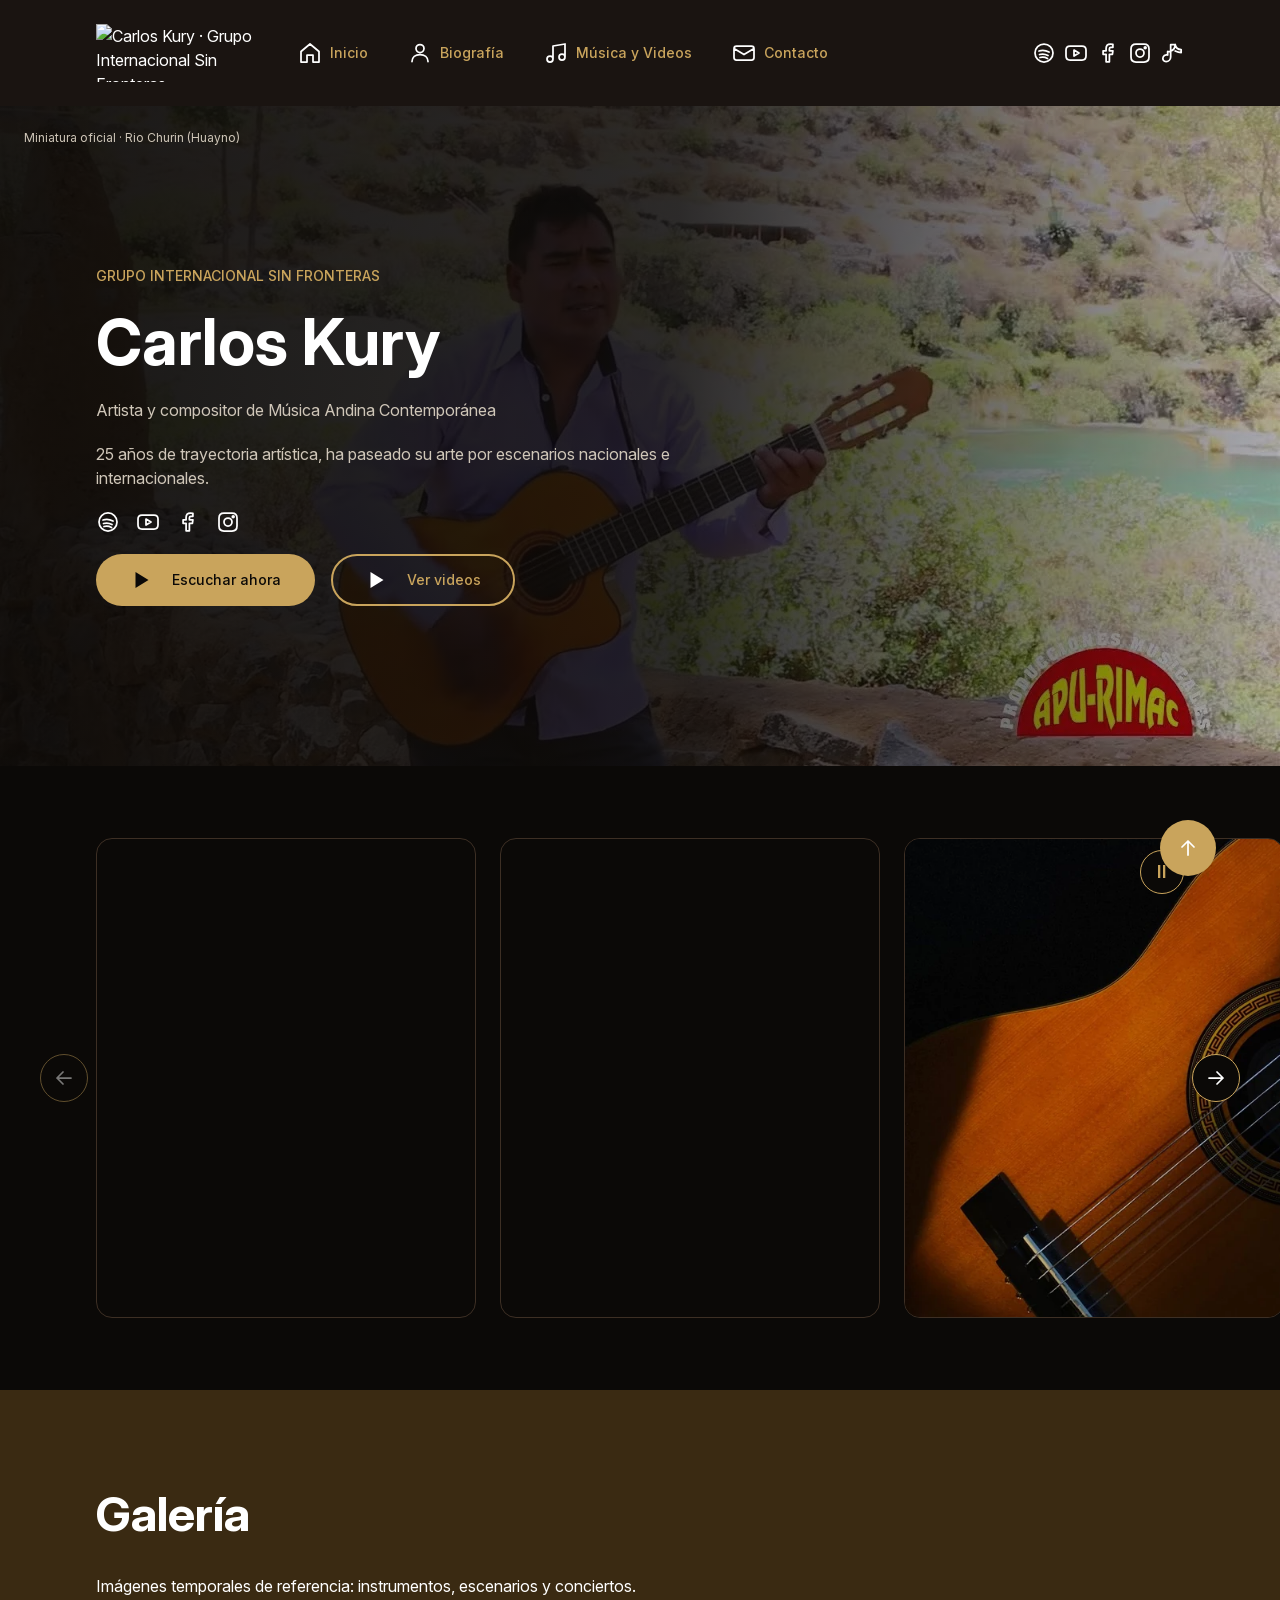
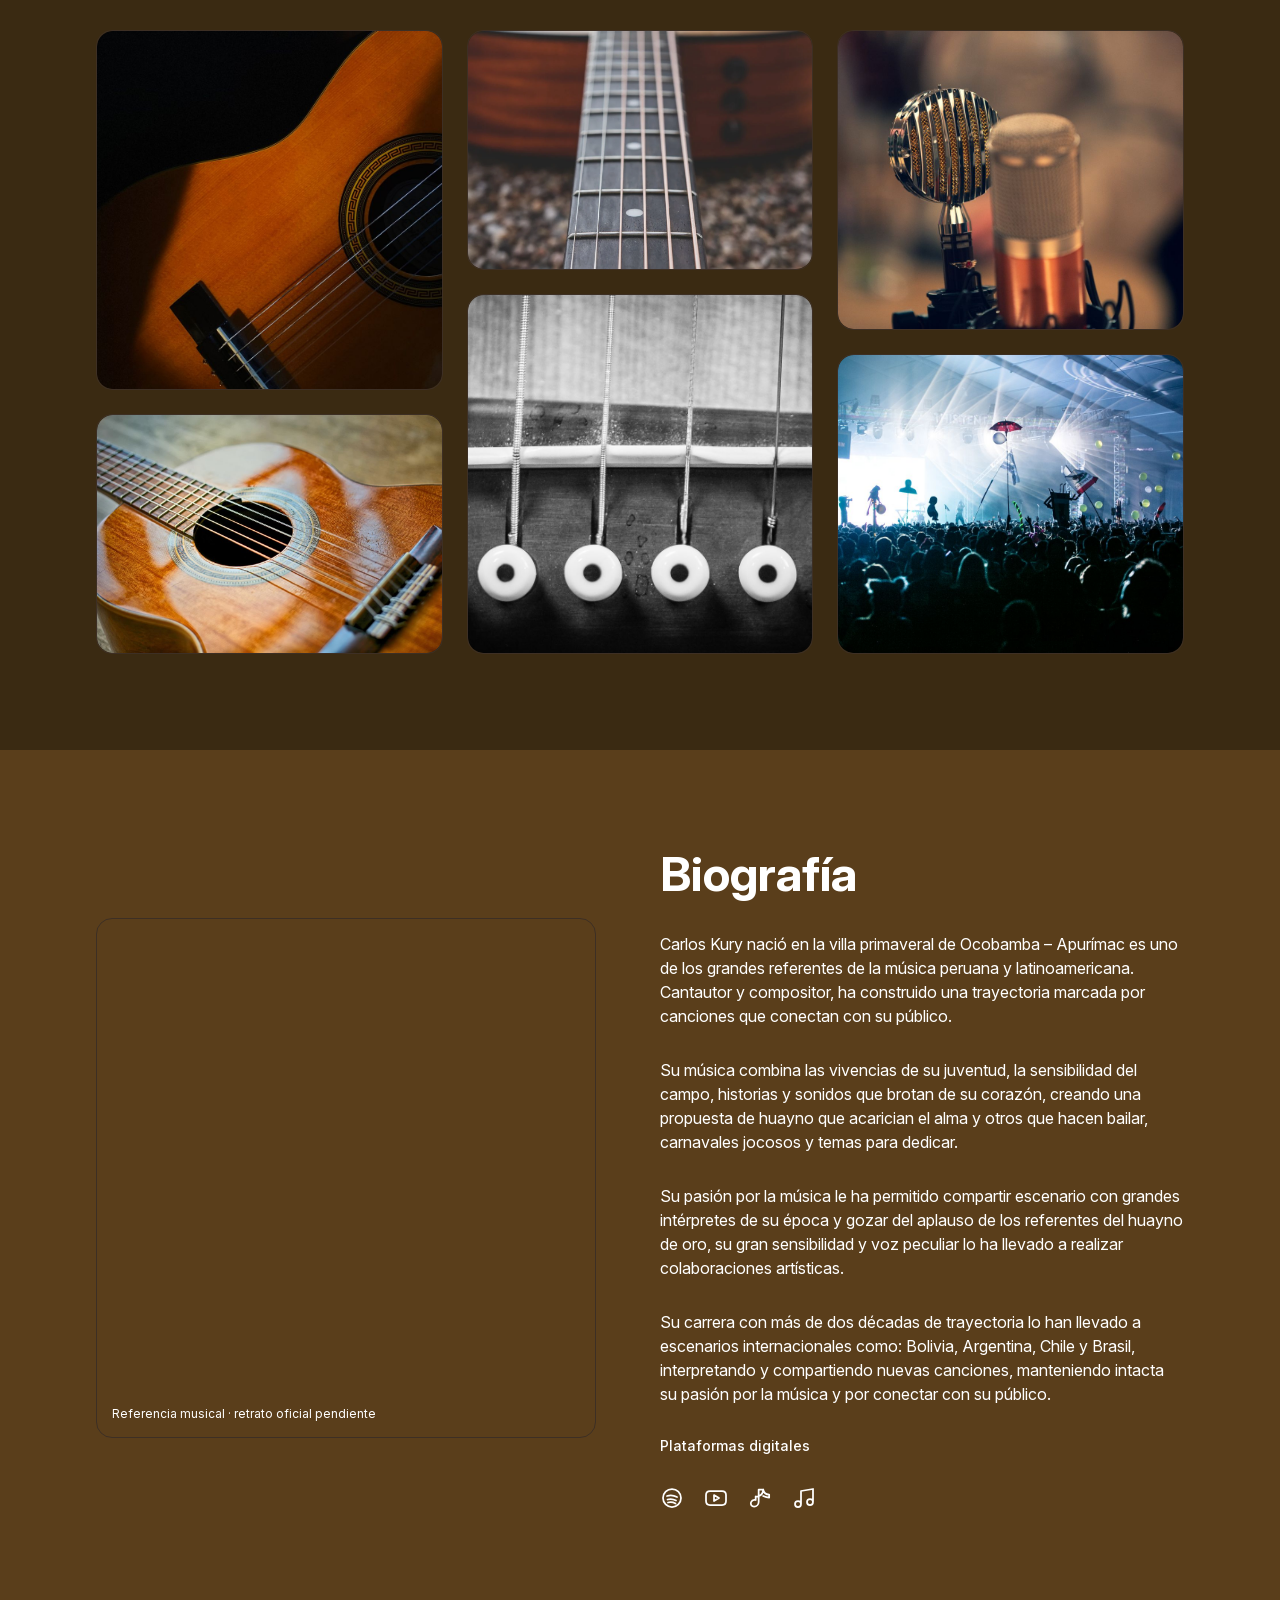
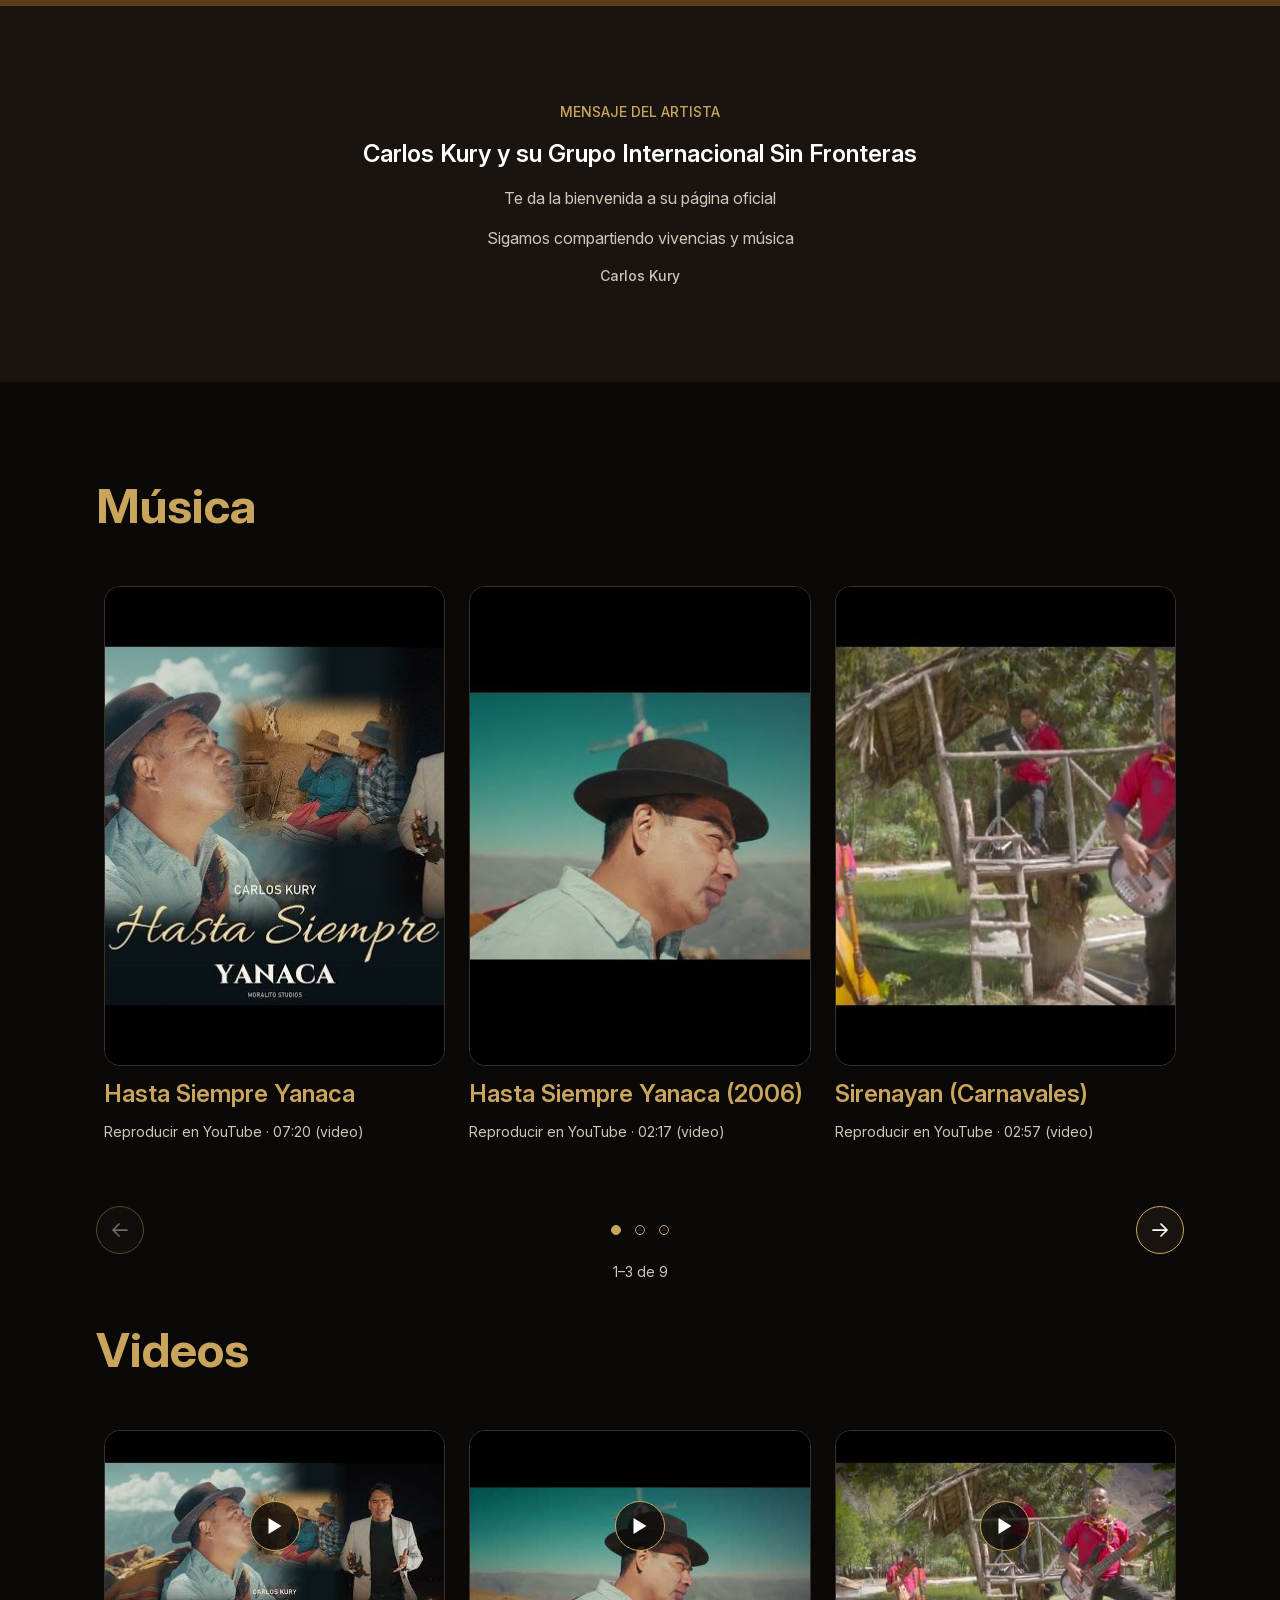
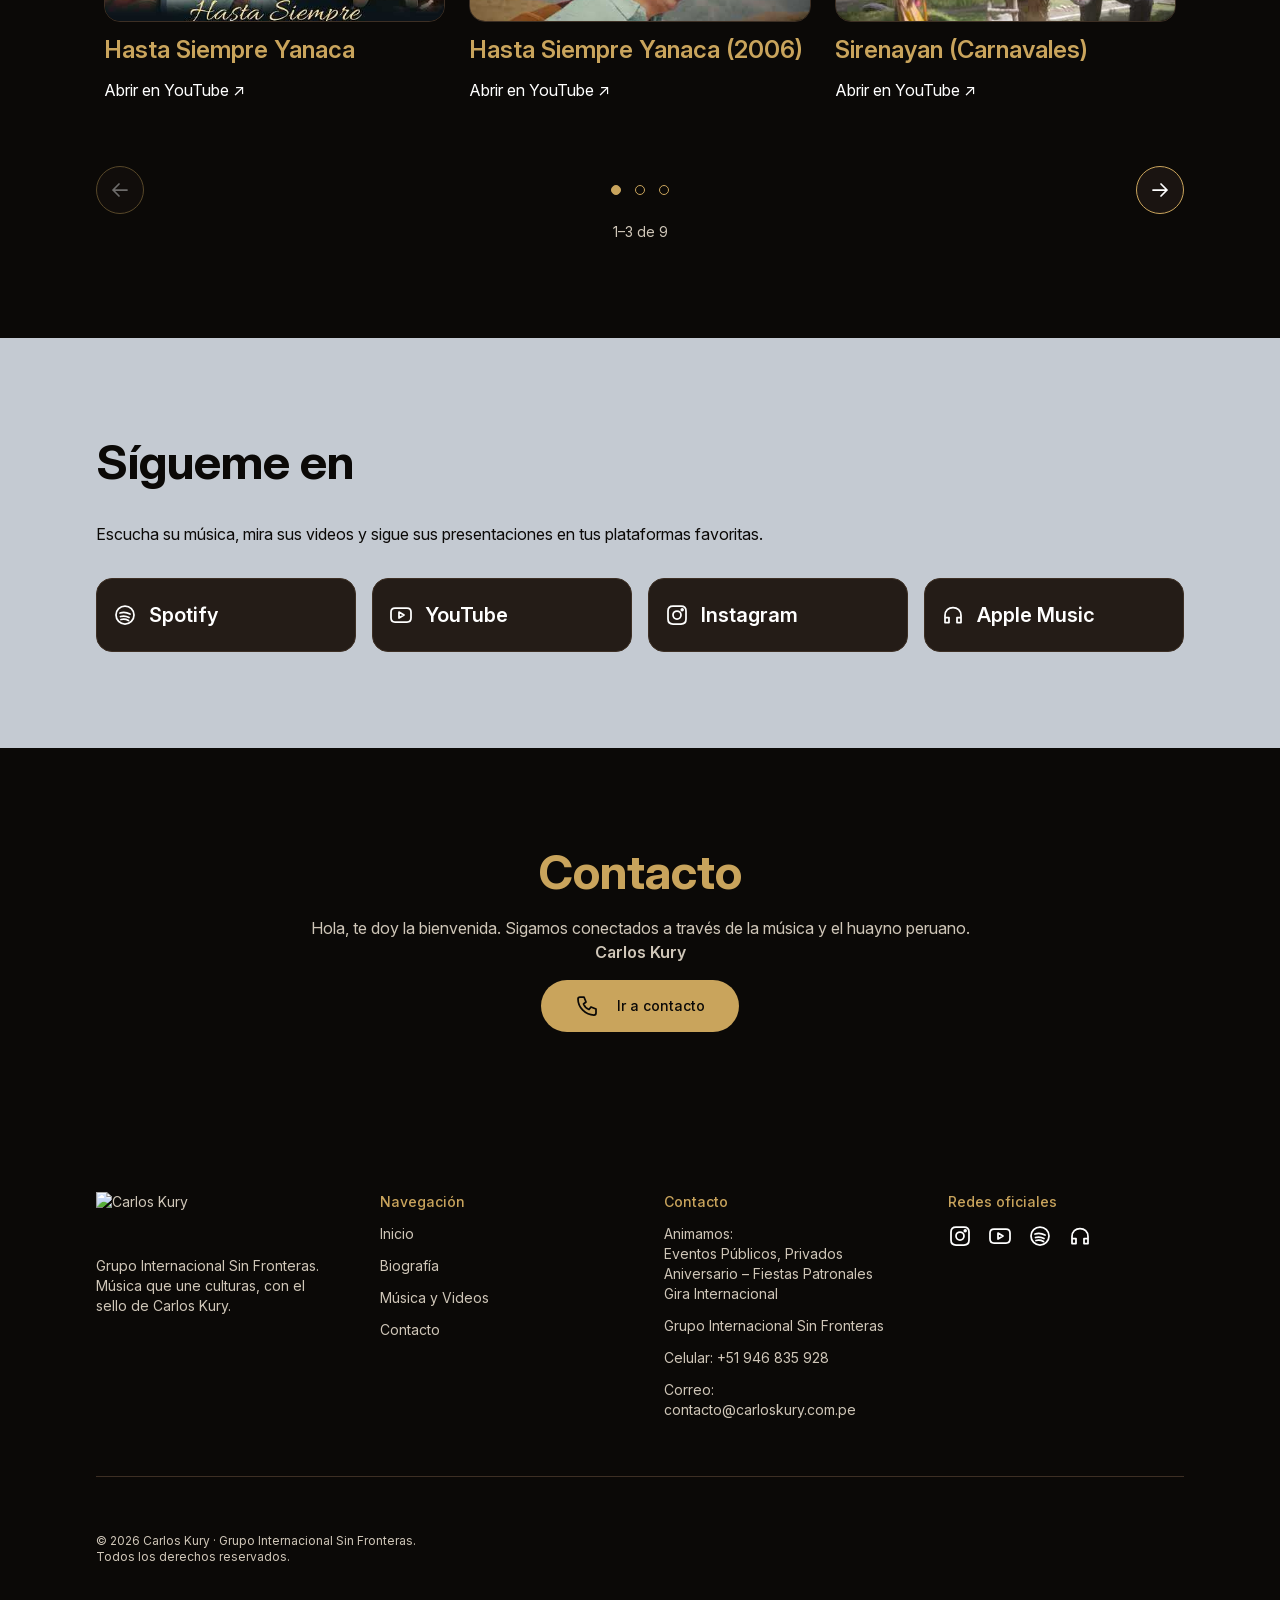
==== index.html @ 4f5caebd "Add files via upload" ====
<!doctype html>
<html lang="es">
<head>
  <meta charset="utf-8">
  <meta name="viewport" content="width=device-width, initial-scale=1">
  <meta name="description" content="Carlos Kury y su Grupo Internacional Sin Fronteras. Música Andina Contemporánea.">
  <title>Carlos Kury · Inicio</title>
  <link rel="stylesheet" href="css/tokens.css">
  <link rel="stylesheet" href="css/styles.css">
  <script src="js/main.js" defer></script>
  <script src="js/gallery.js" defer></script>
  <script src="js/music.js" defer></script>
  <script src="js/videos.js" defer></script>
</head>
<body id="arriba">
  <a class="skip-link" href="#contenido">Saltar al contenido</a>
  <header class="header">
    <div class="header__inner">
      <a class="brand" href="index.html" aria-label="Carlos Kury, Inicio"><img src="assets/images/optimized/a709b-340.webp" srcset="assets/images/optimized/a709b-170.webp 1x, assets/images/optimized/a709b-340.webp 2x, assets/images/optimized/a709b-510.webp 3x" width="170" height="58" alt="Carlos Kury · Grupo Internacional Sin Fronteras"></a>
      <button class="menu-toggle" type="button" aria-expanded="false" aria-controls="navegacion" aria-label="Abrir menú" hidden>
        <img class="menu-toggle__open" src="assets/icons/5ea86.svg" width="24" height="24" alt="">
        <img class="menu-toggle__close" src="assets/icons/0c98d.svg" width="24" height="24" alt="">
      </button>
      <div class="header__navigation" id="navegacion">
        <nav aria-label="Navegación principal">
          <ul class="nav-list">
            <li><a class="nav-link" href="index.html" aria-current="page"><img src="assets/icons/63a29.svg" width="24" height="24" alt="">Inicio</a></li>
            <li><a class="nav-link" href="nosotros.html"><img src="assets/icons/14fbd.svg" width="24" height="24" alt="">Biografía</a></li>
            <li><a class="nav-link" href="musica-y-videos.html"><img src="assets/icons/886fa.svg" width="24" height="24" alt="">Música y Videos</a></li>
            <li><a class="nav-link" href="contacto.html"><img src="assets/icons/ec4e2.svg" width="24" height="24" alt="">Contacto</a></li>
          </ul>
        </nav>
        <div class="socials" aria-label="Plataformas digitales; enlaces oficiales pendientes"><span class="socials__item" title="spotify: enlace oficial pendiente"><img src="assets/icons/c1be1.svg" width="24" height="24" alt="spotify (enlace oficial pendiente)"></span><span class="socials__item" title="youtube: enlace oficial pendiente"><img src="assets/icons/a0c02.svg" width="24" height="24" alt="youtube (enlace oficial pendiente)"></span><span class="socials__item" title="facebook: enlace oficial pendiente"><img src="assets/icons/9671b.svg" width="24" height="24" alt="facebook (enlace oficial pendiente)"></span><span class="socials__item" title="instagram: enlace oficial pendiente"><img src="assets/icons/aaa4f.svg" width="24" height="24" alt="instagram (enlace oficial pendiente)"></span><span class="socials__item" title="tiktok: enlace oficial pendiente"><img src="assets/icons/0e75f.svg" width="24" height="24" alt="tiktok (enlace oficial pendiente)"></span></div>
      </div>
    </div>
  </header>
  <main id="contenido" tabindex="-1">
    <section class="hero" aria-labelledby="titulo">
      <picture><source media="(max-width: 767px)" srcset="assets/images/heroes/LX_mz8MEkiY-mobile-384.webp 384w, assets/images/heroes/LX_mz8MEkiY-mobile-576.webp 576w" sizes="100vw" width="576" height="720"><img class="hero__image" src="assets/images/heroes/LX_mz8MEkiY-1280.webp" srcset="assets/images/heroes/LX_mz8MEkiY-800.webp 800w, assets/images/heroes/LX_mz8MEkiY-1280.webp 1280w" sizes="100vw" width="1280" height="720" alt="" fetchpriority="high" style="object-position: 44% center;"></picture>
      <a class="hero__credit" href="https://www.youtube.com/watch?v=LX_mz8MEkiY" target="_blank" rel="noopener noreferrer">Miniatura oficial · Rio Churin (Huayno)</a>
      <div class="hero__content">
        <p class="eyebrow">GRUPO INTERNACIONAL SIN FRONTERAS</p>
        <h1 id="titulo">Carlos Kury</h1>
        <p>Artista y compositor de Música Andina Contemporánea</p>
        <p>25 años de trayectoria artística, ha paseado su arte por escenarios nacionales e internacionales.</p>
        <div class="socials" aria-label="Plataformas digitales; enlaces oficiales pendientes"><span class="socials__item" title="spotify: enlace oficial pendiente"><img src="assets/icons/c1be1.svg" width="24" height="24" alt="spotify (enlace oficial pendiente)"></span><span class="socials__item" title="youtube: enlace oficial pendiente"><img src="assets/icons/a0c02.svg" width="24" height="24" alt="youtube (enlace oficial pendiente)"></span><span class="socials__item" title="facebook: enlace oficial pendiente"><img src="assets/icons/9671b.svg" width="24" height="24" alt="facebook (enlace oficial pendiente)"></span><span class="socials__item" title="instagram: enlace oficial pendiente"><img src="assets/icons/aaa4f.svg" width="24" height="24" alt="instagram (enlace oficial pendiente)"></span></div>
        <div class="hero__actions">
          <a class="button button--primary" href="#musica"><img src="assets/icons/dac3b.svg" width="24" height="24" alt="">Escuchar ahora</a>
          <a class="button button--secondary" href="#videos"><img src="assets/icons/bdbb2.svg" width="24" height="24" alt="">Ver videos</a>
        </div>
      </div>
    </section>
    <section class="artist-carousel" aria-label="Carrusel de imágenes temporales de referencia">
      <button class="carousel-pause" type="button" data-carousel-pause aria-controls="fotos" aria-label="Pausar carrusel" title="Pausar carrusel" aria-pressed="false" hidden>Ⅱ</button>
      <div class="artist-carousel__track" id="fotos" tabindex="0" role="region" aria-label="Fotografías de instrumentos y conciertos; desliza o usa las flechas"><figure class="artist-carousel__slide"><img src="assets/images/optimized/878e4-1200.webp" srcset="assets/images/optimized/878e4-480.webp 480w, assets/images/optimized/878e4-800.webp 800w, assets/images/optimized/878e4-1200.webp 1200w" sizes="(max-width: 767px) 260px, 380px" alt="Cuerdas de guitarra, referencia temporal" loading="lazy"></figure>
<figure class="artist-carousel__slide"><img src="assets/images/9288d.png" srcset="assets/images/optimized/9288d-480.webp 480w, assets/images/optimized/9288d-800.webp 800w, assets/images/9288d.png 1200w" sizes="(max-width: 767px) 510px, 720px" alt="Micrófono y percusión, referencia temporal" loading="lazy"></figure>
<figure class="artist-carousel__slide"><img src="assets/images/1f83e.png" srcset="assets/images/optimized/1f83e-480.webp 480w, assets/images/optimized/1f83e-800.webp 800w, assets/images/1f83e.png 1200w" sizes="(max-width: 767px) 454px, 640px" alt="Guitarra acústica, referencia temporal" loading="lazy"></figure>
<figure class="artist-carousel__slide"><img src="assets/images/6f551.png" srcset="assets/images/optimized/6f551-480.webp 480w, assets/images/optimized/6f551-800.webp 800w, assets/images/optimized/6f551-1280.webp 1280w, assets/images/6f551.png 1920w" sizes="(max-width: 767px) 484px, 684px" alt="Concierto, referencia temporal" loading="lazy"></figure>
<figure class="artist-carousel__slide"><img src="assets/images/4de23.png" srcset="assets/images/optimized/4de23-480.webp 480w, assets/images/optimized/4de23-800.webp 800w, assets/images/4de23.png 1200w" sizes="(max-width: 767px) 510px, 720px" alt="Escenario en concierto, referencia temporal" loading="lazy"></figure></div>
      <button class="carousel-arrow carousel-arrow--prev" type="button" data-scroll="-1" aria-controls="fotos" aria-label="Fotografía anterior" hidden><img src="assets/icons/1b2a3.svg" width="24" height="24" alt=""></button>
      <button class="carousel-arrow carousel-arrow--next" type="button" data-scroll="1" aria-controls="fotos" aria-label="Fotografía siguiente" hidden><img src="assets/icons/1b2a3.svg" width="24" height="24" alt=""></button>
    </section>
    <section class="section gallery" aria-labelledby="galeria-titulo">
      <h2 id="galeria-titulo">Galería</h2>
      <p>Imágenes temporales de referencia: instrumentos, escenarios y conciertos.</p>
      <div class="gallery__grid" tabindex="0" role="region" aria-label="Galería de seis imágenes temporales; desplazamiento vertical en móvil"><figure class="gallery__item"><img src="assets/images/1f83e.png" alt="Guitarra acústica, referencia temporal" loading="lazy"></figure>
<figure class="gallery__item"><img src="assets/images/2f3df.png" alt="Instrumento de cuerda, referencia temporal" loading="lazy"></figure>
<figure class="gallery__item"><img src="assets/images/optimized/878e4-1200.webp" alt="Cuerdas de guitarra, referencia temporal" loading="lazy"></figure>
<figure class="gallery__item"><img src="assets/images/05997.png" alt="Detalle de cuerdas, referencia temporal" loading="lazy"></figure>
<figure class="gallery__item"><img src="assets/images/9288d.png" alt="Micrófono y percusión, referencia temporal" loading="lazy"></figure>
<figure class="gallery__item"><img src="assets/images/4de23.png" alt="Escenario en concierto, referencia temporal" loading="lazy"></figure></div>
    </section>
    <section class="section biography" id="biografia" aria-labelledby="biografia-titulo">
      <figure class="biography__photo"><img src="assets/images/9288d.png" srcset="assets/images/optimized/9288d-480.webp 480w, assets/images/optimized/9288d-800.webp 800w, assets/images/9288d.png 1200w" sizes="(max-width: 767px) max(calc(100vw - 48px), 360px), 780px" alt="Micrófono e instrumentos de percusión, imagen de referencia temporal" loading="lazy"><figcaption>Referencia musical · retrato oficial pendiente</figcaption></figure>
      <div class="biography__text"><h2 id="biografia-titulo">Biografía</h2><p>Carlos Kury nació en la villa primaveral de Ocobamba – Apurímac es uno de los grandes referentes de la música peruana y latinoamericana. Cantautor y compositor, ha construido una trayectoria marcada por canciones que conectan con su público.</p>
<p>Su música combina las vivencias de su juventud, la sensibilidad del campo, historias y sonidos que brotan de su corazón, creando una propuesta de huayno que acarician el alma y otros que hacen bailar, carnavales jocosos y temas para dedicar.</p>
<p>Su pasión por la música le ha permitido compartir escenario con grandes intérpretes de su época y gozar del aplauso de los referentes del huayno de oro, su gran sensibilidad y voz peculiar lo ha llevado a realizar colaboraciones artísticas.</p>
<p>Su carrera con más de dos décadas de trayectoria lo han llevado a escenarios internacionales como: Bolivia, Argentina, Chile y Brasil, interpretando y compartiendo nuevas canciones, manteniendo intacta su pasión por la música y por conectar con su público.</p>
        <p class="label">Plataformas digitales</p><div class="socials" aria-label="Plataformas digitales; enlaces oficiales pendientes"><span class="socials__item" title="spotify: enlace oficial pendiente"><img src="assets/icons/c1be1.svg" width="24" height="24" alt="spotify (enlace oficial pendiente)"></span><span class="socials__item" title="youtube: enlace oficial pendiente"><img src="assets/icons/a0c02.svg" width="24" height="24" alt="youtube (enlace oficial pendiente)"></span><span class="socials__item" title="tiktok: enlace oficial pendiente"><img src="assets/icons/0e75f.svg" width="24" height="24" alt="tiktok (enlace oficial pendiente)"></span><span class="socials__item" title="music: enlace oficial pendiente"><img src="assets/icons/886fa.svg" width="24" height="24" alt="music (enlace oficial pendiente)"></span></div>
      </div>
    </section>
    <section class="section message" aria-labelledby="mensaje-titulo">
      <h2 class="eyebrow" id="mensaje-titulo">MENSAJE DEL ARTISTA</h2>
      <p class="message__title">Carlos Kury y su Grupo Internacional Sin Fronteras</p>
      <p>Te da la bienvenida a su página oficial</p>
      <p>Sigamos compartiendo vivencias y música</p>
      <p class="label">Carlos Kury</p>
    </section>
    <section class="section media-section" aria-label="Música y Videos">
      <h2 id="musica">Música</h2>
      <div class="music-carousel" role="region" aria-roledescription="carrusel" aria-labelledby="musica">
      <div class="media-track media-track--albums" id="canciones" tabindex="0" aria-label="Canciones: usa las flechas del teclado o desliza para navegar"><article class="media-card"><img src="assets/images/music-thumbnails/cZzpsOK4njc-480.jpg" srcset="assets/images/music-thumbnails/cZzpsOK4njc-320.jpg 320w, assets/images/music-thumbnails/cZzpsOK4njc-480.jpg 480w" sizes="(max-width: 767px) calc(100vw - 64px), (max-width: 1199px) calc((100vw - 120px) / 2), calc((100vw - 256px) / 3)" width="480" height="480" loading="lazy" decoding="async" alt="Miniatura del video Hasta Siempre Yanaca de Carlos Kury"><h3>Hasta Siempre Yanaca</h3><p><a class="music-play" href="https://www.youtube.com/watch?v=cZzpsOK4njc" data-video-url="https://www.youtube.com/watch?v=cZzpsOK4njc" aria-label="Reproducir Hasta Siempre Yanaca">Reproducir en YouTube</a> · 07:20 <span>(video)</span></p></article>
<article class="media-card"><img src="assets/images/music-thumbnails/f17g6OlxvII-480.jpg" srcset="assets/images/music-thumbnails/f17g6OlxvII-320.jpg 320w, assets/images/music-thumbnails/f17g6OlxvII-480.jpg 480w" sizes="(max-width: 767px) calc(100vw - 64px), (max-width: 1199px) calc((100vw - 120px) / 2), calc((100vw - 256px) / 3)" width="480" height="480" loading="lazy" decoding="async" alt="Miniatura del video Hasta Siempre Yanaca (2006) de Carlos Kury"><h3>Hasta Siempre Yanaca (2006)</h3><p><a class="music-play" href="https://www.youtube.com/watch?v=f17g6OlxvII" data-video-url="https://www.youtube.com/watch?v=f17g6OlxvII" aria-label="Reproducir Hasta Siempre Yanaca (2006)">Reproducir en YouTube</a> · 02:17 <span>(video)</span></p></article>
<article class="media-card"><img src="assets/images/music-thumbnails/8xu4BnNQAP8-480.jpg" srcset="assets/images/music-thumbnails/8xu4BnNQAP8-320.jpg 320w, assets/images/music-thumbnails/8xu4BnNQAP8-480.jpg 480w" sizes="(max-width: 767px) calc(100vw - 64px), (max-width: 1199px) calc((100vw - 120px) / 2), calc((100vw - 256px) / 3)" width="480" height="480" loading="lazy" decoding="async" alt="Miniatura del video Sirenayan (Carnavales) de Carlos Kury"><h3>Sirenayan (Carnavales)</h3><p><a class="music-play" href="https://www.youtube.com/watch?v=8xu4BnNQAP8" data-video-url="https://www.youtube.com/watch?v=8xu4BnNQAP8" aria-label="Reproducir Sirenayan (Carnavales)">Reproducir en YouTube</a> · 02:57 <span>(video)</span></p></article>
<article class="media-card"><img src="assets/images/music-thumbnails/A7UjnlMDLvY-480.jpg" srcset="assets/images/music-thumbnails/A7UjnlMDLvY-320.jpg 320w, assets/images/music-thumbnails/A7UjnlMDLvY-480.jpg 480w" sizes="(max-width: 767px) calc(100vw - 64px), (max-width: 1199px) calc((100vw - 120px) / 2), calc((100vw - 256px) / 3)" width="480" height="480" loading="lazy" decoding="async" alt="Miniatura del video Si Lloras Por Mi (Huayno) de Carlos Kury"><h3>Si Lloras Por Mi (Huayno)</h3><p><a class="music-play" href="https://www.youtube.com/watch?v=A7UjnlMDLvY" data-video-url="https://www.youtube.com/watch?v=A7UjnlMDLvY" aria-label="Reproducir Si Lloras Por Mi (Huayno)">Reproducir en YouTube</a> · 03:42 <span>(video)</span></p></article>
<article class="media-card"><img src="assets/images/music-thumbnails/LX_mz8MEkiY-480.jpg" srcset="assets/images/music-thumbnails/LX_mz8MEkiY-320.jpg 320w, assets/images/music-thumbnails/LX_mz8MEkiY-480.jpg 480w" sizes="(max-width: 767px) calc(100vw - 64px), (max-width: 1199px) calc((100vw - 120px) / 2), calc((100vw - 256px) / 3)" width="480" height="480" loading="lazy" decoding="async" alt="Miniatura del video Rio Churin (Huayno) de Carlos Kury"><h3>Rio Churin (Huayno)</h3><p><a class="music-play" href="https://www.youtube.com/watch?v=LX_mz8MEkiY" data-video-url="https://www.youtube.com/watch?v=LX_mz8MEkiY" aria-label="Reproducir Rio Churin (Huayno)">Reproducir en YouTube</a> · 03:23 <span>(video)</span></p></article>
<article class="media-card"><img src="assets/images/music-thumbnails/qTdK6Etz6Kw-480.jpg" srcset="assets/images/music-thumbnails/qTdK6Etz6Kw-320.jpg 320w, assets/images/music-thumbnails/qTdK6Etz6Kw-480.jpg 480w" sizes="(max-width: 767px) calc(100vw - 64px), (max-width: 1199px) calc((100vw - 120px) / 2), calc((100vw - 256px) / 3)" width="480" height="480" loading="lazy" decoding="async" alt="Miniatura del video Ponchito Rojo (Huayno) de Carlos Kury"><h3>Ponchito Rojo (Huayno)</h3><p><a class="music-play" href="https://www.youtube.com/watch?v=qTdK6Etz6Kw" data-video-url="https://www.youtube.com/watch?v=qTdK6Etz6Kw" aria-label="Reproducir Ponchito Rojo (Huayno)">Reproducir en YouTube</a> · 03:29 <span>(video)</span></p></article>
<article class="media-card"><img src="assets/images/music-thumbnails/UolSYIt3j-Y-480.jpg" srcset="assets/images/music-thumbnails/UolSYIt3j-Y-320.jpg 320w, assets/images/music-thumbnails/UolSYIt3j-Y-480.jpg 480w" sizes="(max-width: 767px) calc(100vw - 64px), (max-width: 1199px) calc((100vw - 120px) / 2), calc((100vw - 256px) / 3)" width="480" height="480" loading="lazy" decoding="async" alt="Miniatura del video Papel Sellado (Huayno) de Carlos Kury"><h3>Papel Sellado (Huayno)</h3><p><a class="music-play" href="https://www.youtube.com/watch?v=UolSYIt3j-Y" data-video-url="https://www.youtube.com/watch?v=UolSYIt3j-Y" aria-label="Reproducir Papel Sellado (Huayno)">Reproducir en YouTube</a> · 03:29 <span>(video)</span></p></article>
<article class="media-card"><img src="assets/images/music-thumbnails/fMQDOI99XdI-480.jpg" srcset="assets/images/music-thumbnails/fMQDOI99XdI-320.jpg 320w, assets/images/music-thumbnails/fMQDOI99XdI-480.jpg 480w" sizes="(max-width: 767px) calc(100vw - 64px), (max-width: 1199px) calc((100vw - 120px) / 2), calc((100vw - 256px) / 3)" width="480" height="480" loading="lazy" decoding="async" alt="Miniatura del video Mi Mollecito (Huayno) de Carlos Kury"><h3>Mi Mollecito (Huayno)</h3><p><a class="music-play" href="https://www.youtube.com/watch?v=fMQDOI99XdI" data-video-url="https://www.youtube.com/watch?v=fMQDOI99XdI" aria-label="Reproducir Mi Mollecito (Huayno)">Reproducir en YouTube</a> · 03:02 <span>(video)</span></p></article>
<article class="media-card"><img src="assets/images/music-thumbnails/hghl3TVuaY8-480.jpg" srcset="assets/images/music-thumbnails/hghl3TVuaY8-320.jpg 320w, assets/images/music-thumbnails/hghl3TVuaY8-480.jpg 480w" sizes="(max-width: 767px) calc(100vw - 64px), (max-width: 1199px) calc((100vw - 120px) / 2), calc((100vw - 256px) / 3)" width="480" height="480" loading="lazy" decoding="async" alt="Miniatura del video Con Dinero o Sin Dinero (Carnavales) de Carlos Kury"><h3>Con Dinero o Sin Dinero (Carnavales)</h3><p><a class="music-play" href="https://www.youtube.com/watch?v=hghl3TVuaY8" data-video-url="https://www.youtube.com/watch?v=hghl3TVuaY8" aria-label="Reproducir Con Dinero o Sin Dinero (Carnavales)">Reproducir en YouTube</a> · 03:02 <span>(video)</span></p></article></div>
      <div class="music-controls" hidden>
        <button class="music-arrow music-arrow--previous" type="button" data-music-step="-1" aria-controls="canciones" aria-label="Canciones anteriores"><img src="assets/icons/1b2a3.svg" width="24" height="24" alt=""></button>
        <div class="music-pagination" role="group" aria-label="Páginas de canciones"></div>
        <button class="music-arrow" type="button" data-music-step="1" aria-controls="canciones" aria-label="Canciones siguientes"><img src="assets/icons/1b2a3.svg" width="24" height="24" alt=""></button>
      </div>
      <p class="music-position" role="status" aria-live="polite" aria-atomic="true"></p>
      </div>
      <h2 id="videos">Videos</h2>
      <div class="video-carousel" role="region" aria-roledescription="carrusel" aria-labelledby="videos">
      <div class="media-track media-track--videos" id="lista-videos" tabindex="0" aria-label="Videos: usa las flechas del teclado o desliza para navegar"><article class="media-card"><a class="video-preview" href="https://www.youtube.com/watch?v=cZzpsOK4njc" data-video-url="https://www.youtube.com/watch?v=cZzpsOK4njc" target="_blank" rel="noopener noreferrer" aria-label="Reproducir Hasta Siempre Yanaca"><img src="assets/images/cZzpsOK4njc.jpg" width="480" height="360" loading="lazy" decoding="async" alt="Miniatura de Hasta Siempre Yanaca de Carlos Kury"><img class="video-preview__play" src="assets/icons/bdbb2.svg" width="24" height="24" alt=""></a><h3>Hasta Siempre Yanaca</h3><a class="youtube-link" href="https://www.youtube.com/watch?v=cZzpsOK4njc" target="_blank" rel="noopener noreferrer" aria-label="Abrir Hasta Siempre Yanaca en YouTube (nueva pestaña)">Abrir en YouTube ↗</a></article>
<article class="media-card"><a class="video-preview" href="https://www.youtube.com/watch?v=f17g6OlxvII" data-video-url="https://www.youtube.com/watch?v=f17g6OlxvII" target="_blank" rel="noopener noreferrer" aria-label="Reproducir Hasta Siempre Yanaca (2006)"><img src="assets/images/f17g6OlxvII.jpg" width="480" height="360" loading="lazy" decoding="async" alt="Miniatura de Hasta Siempre Yanaca (2006) de Carlos Kury"><img class="video-preview__play" src="assets/icons/bdbb2.svg" width="24" height="24" alt=""></a><h3>Hasta Siempre Yanaca (2006)</h3><a class="youtube-link" href="https://www.youtube.com/watch?v=f17g6OlxvII" target="_blank" rel="noopener noreferrer" aria-label="Abrir Hasta Siempre Yanaca (2006) en YouTube (nueva pestaña)">Abrir en YouTube ↗</a></article>
<article class="media-card"><a class="video-preview" href="https://www.youtube.com/watch?v=8xu4BnNQAP8" data-video-url="https://www.youtube.com/watch?v=8xu4BnNQAP8" target="_blank" rel="noopener noreferrer" aria-label="Reproducir Sirenayan (Carnavales)"><img src="assets/images/8xu4BnNQAP8.jpg" width="480" height="360" loading="lazy" decoding="async" alt="Miniatura de Sirenayan (Carnavales) de Carlos Kury"><img class="video-preview__play" src="assets/icons/bdbb2.svg" width="24" height="24" alt=""></a><h3>Sirenayan (Carnavales)</h3><a class="youtube-link" href="https://www.youtube.com/watch?v=8xu4BnNQAP8" target="_blank" rel="noopener noreferrer" aria-label="Abrir Sirenayan (Carnavales) en YouTube (nueva pestaña)">Abrir en YouTube ↗</a></article>
<article class="media-card"><a class="video-preview" href="https://www.youtube.com/watch?v=A7UjnlMDLvY" data-video-url="https://www.youtube.com/watch?v=A7UjnlMDLvY" target="_blank" rel="noopener noreferrer" aria-label="Reproducir Si Lloras Por Mi (Huayno)"><img src="assets/images/A7UjnlMDLvY.jpg" width="480" height="360" loading="lazy" decoding="async" alt="Miniatura de Si Lloras Por Mi (Huayno) de Carlos Kury"><img class="video-preview__play" src="assets/icons/bdbb2.svg" width="24" height="24" alt=""></a><h3>Si Lloras Por Mi (Huayno)</h3><a class="youtube-link" href="https://www.youtube.com/watch?v=A7UjnlMDLvY" target="_blank" rel="noopener noreferrer" aria-label="Abrir Si Lloras Por Mi (Huayno) en YouTube (nueva pestaña)">Abrir en YouTube ↗</a></article>
<article class="media-card"><a class="video-preview" href="https://www.youtube.com/watch?v=LX_mz8MEkiY" data-video-url="https://www.youtube.com/watch?v=LX_mz8MEkiY" target="_blank" rel="noopener noreferrer" aria-label="Reproducir Rio Churin (Huayno)"><img src="assets/images/LX_mz8MEkiY.jpg" width="480" height="360" loading="lazy" decoding="async" alt="Miniatura de Rio Churin (Huayno) de Carlos Kury"><img class="video-preview__play" src="assets/icons/bdbb2.svg" width="24" height="24" alt=""></a><h3>Rio Churin (Huayno)</h3><a class="youtube-link" href="https://www.youtube.com/watch?v=LX_mz8MEkiY" target="_blank" rel="noopener noreferrer" aria-label="Abrir Rio Churin (Huayno) en YouTube (nueva pestaña)">Abrir en YouTube ↗</a></article>
<article class="media-card"><a class="video-preview" href="https://www.youtube.com/watch?v=qTdK6Etz6Kw" data-video-url="https://www.youtube.com/watch?v=qTdK6Etz6Kw" target="_blank" rel="noopener noreferrer" aria-label="Reproducir Ponchito Rojo (Huayno)"><img src="assets/images/qTdK6Etz6Kw.jpg" width="480" height="360" loading="lazy" decoding="async" alt="Miniatura de Ponchito Rojo (Huayno) de Carlos Kury"><img class="video-preview__play" src="assets/icons/bdbb2.svg" width="24" height="24" alt=""></a><h3>Ponchito Rojo (Huayno)</h3><a class="youtube-link" href="https://www.youtube.com/watch?v=qTdK6Etz6Kw" target="_blank" rel="noopener noreferrer" aria-label="Abrir Ponchito Rojo (Huayno) en YouTube (nueva pestaña)">Abrir en YouTube ↗</a></article>
<article class="media-card"><a class="video-preview" href="https://www.youtube.com/watch?v=UolSYIt3j-Y" data-video-url="https://www.youtube.com/watch?v=UolSYIt3j-Y" target="_blank" rel="noopener noreferrer" aria-label="Reproducir Papel Sellado (Huayno)"><img src="assets/images/UolSYIt3j-Y.jpg" width="480" height="360" loading="lazy" decoding="async" alt="Miniatura de Papel Sellado (Huayno) de Carlos Kury"><img class="video-preview__play" src="assets/icons/bdbb2.svg" width="24" height="24" alt=""></a><h3>Papel Sellado (Huayno)</h3><a class="youtube-link" href="https://www.youtube.com/watch?v=UolSYIt3j-Y" target="_blank" rel="noopener noreferrer" aria-label="Abrir Papel Sellado (Huayno) en YouTube (nueva pestaña)">Abrir en YouTube ↗</a></article>
<article class="media-card"><a class="video-preview" href="https://www.youtube.com/watch?v=fMQDOI99XdI" data-video-url="https://www.youtube.com/watch?v=fMQDOI99XdI" target="_blank" rel="noopener noreferrer" aria-label="Reproducir Mi Mollecito (Huayno)"><img src="assets/images/fMQDOI99XdI.jpg" width="480" height="360" loading="lazy" decoding="async" alt="Miniatura de Mi Mollecito (Huayno) de Carlos Kury"><img class="video-preview__play" src="assets/icons/bdbb2.svg" width="24" height="24" alt=""></a><h3>Mi Mollecito (Huayno)</h3><a class="youtube-link" href="https://www.youtube.com/watch?v=fMQDOI99XdI" target="_blank" rel="noopener noreferrer" aria-label="Abrir Mi Mollecito (Huayno) en YouTube (nueva pestaña)">Abrir en YouTube ↗</a></article>
<article class="media-card"><a class="video-preview" href="https://www.youtube.com/watch?v=hghl3TVuaY8" data-video-url="https://www.youtube.com/watch?v=hghl3TVuaY8" target="_blank" rel="noopener noreferrer" aria-label="Reproducir Con Dinero o Sin Dinero (Carnavales)"><img src="assets/images/hghl3TVuaY8.jpg" width="480" height="360" loading="lazy" decoding="async" alt="Miniatura de Con Dinero o Sin Dinero (Carnavales) de Carlos Kury"><img class="video-preview__play" src="assets/icons/bdbb2.svg" width="24" height="24" alt=""></a><h3>Con Dinero o Sin Dinero (Carnavales)</h3><a class="youtube-link" href="https://www.youtube.com/watch?v=hghl3TVuaY8" target="_blank" rel="noopener noreferrer" aria-label="Abrir Con Dinero o Sin Dinero (Carnavales) en YouTube (nueva pestaña)">Abrir en YouTube ↗</a></article></div>
      <div class="music-controls" data-video-controls hidden>
        <button class="music-arrow music-arrow--previous" type="button" data-video-step="-1" aria-controls="lista-videos" aria-label="Videos anteriores"><img src="assets/icons/1b2a3.svg" width="24" height="24" alt=""></button>
        <div class="music-pagination" data-video-pagination role="group" aria-label="Páginas de videos"></div>
        <button class="music-arrow" type="button" data-video-step="1" aria-controls="lista-videos" aria-label="Videos siguientes"><img src="assets/icons/1b2a3.svg" width="24" height="24" alt=""></button>
      </div>
      <p class="music-position" data-video-position role="status" aria-live="polite" aria-atomic="true"></p>
      </div>
    </section>
    <section class="section channels" aria-labelledby="canales-titulo">
      <h2 id="canales-titulo">Sígueme en</h2>
      <p>Escucha su música, mira sus videos y sigue sus presentaciones en tus plataformas favoritas.</p>
      <div class="channels__grid"><a class="channel-card" href="https://open.spotify.com" target="_blank" rel="noopener noreferrer" aria-label="Spotify: enlace genérico de referencia, perfil oficial pendiente"><img src="assets/icons/c1be1.svg" width="24" height="24" alt=""><span>Spotify</span></a>
<a class="channel-card" href="https://www.youtube.com" target="_blank" rel="noopener noreferrer" aria-label="YouTube: enlace genérico de referencia, perfil oficial pendiente"><img src="assets/icons/a0c02.svg" width="24" height="24" alt=""><span>YouTube</span></a>
<a class="channel-card" href="https://www.instagram.com" target="_blank" rel="noopener noreferrer" aria-label="Instagram: enlace genérico de referencia, perfil oficial pendiente"><img src="assets/icons/aaa4f.svg" width="24" height="24" alt=""><span>Instagram</span></a>
<a class="channel-card" href="https://music.apple.com" target="_blank" rel="noopener noreferrer" aria-label="Apple Music: enlace genérico de referencia, perfil oficial pendiente"><img src="assets/icons/e2b44.svg" width="24" height="24" alt=""><span>Apple Music</span></a></div>
    </section>
    <section class="section contact" aria-labelledby="contacto-titulo">
      <h2 id="contacto-titulo">Contacto</h2>
      <p>Hola, te doy la bienvenida. Sigamos conectados a través de la música y el huayno peruano.<br><strong>Carlos Kury</strong></p>
      <a class="button button--primary" href="contacto.html"><picture><source media="(max-width: 767px)" srcset="assets/icons/3b752.svg"><img src="assets/icons/d5d8a.svg" width="24" height="24" alt=""></picture>Ir a contacto</a>
    </section>
  </main>
  <footer class="footer">
    <div class="footer__columns">
      <div class="footer__column"><a href="index.html" aria-label="Carlos Kury, Inicio"><img class="footer__logo" src="assets/images/optimized/fc20c-300.webp" srcset="assets/images/optimized/fc20c-150.webp 1x, assets/images/optimized/fc20c-300.webp 2x, assets/images/optimized/fc20c-450.webp 3x" width="150" height="52" alt="Carlos Kury" loading="lazy"></a><p>Grupo Internacional Sin Fronteras. Música que une culturas, con el sello de Carlos Kury.</p></div>
      <nav class="footer__column" aria-label="Navegación del pie"><h2>Navegación</h2><a href="index.html" aria-current="page">Inicio</a><a href="nosotros.html">Biografía</a><a href="musica-y-videos.html">Música y Videos</a><a href="contacto.html">Contacto</a></nav>
      <div class="footer__column"><h2>Contacto</h2><p>Animamos:<br>Eventos Públicos, Privados<br>Aniversario – Fiestas Patronales<br>Gira Internacional</p><p>Grupo Internacional Sin Fronteras</p><a href="tel:+51946835928">Celular: +51 946 835 928</a><a href="mailto:contacto@carloskury.com.pe">Correo: contacto@carloskury.com.pe</a></div>
      <div class="footer__column"><h2>Redes oficiales</h2><div class="socials" aria-label="Plataformas digitales; enlaces oficiales pendientes"><span class="socials__item" title="instagram: enlace oficial pendiente"><img src="assets/icons/aaa4f.svg" width="24" height="24" alt="instagram (enlace oficial pendiente)"></span><span class="socials__item" title="youtube: enlace oficial pendiente"><img src="assets/icons/a0c02.svg" width="24" height="24" alt="youtube (enlace oficial pendiente)"></span><span class="socials__item" title="spotify: enlace oficial pendiente"><img src="assets/icons/c1be1.svg" width="24" height="24" alt="spotify (enlace oficial pendiente)"></span><span class="socials__item" title="headphones: enlace oficial pendiente"><img src="assets/icons/e2b44.svg" width="24" height="24" alt="headphones (enlace oficial pendiente)"></span></div></div>
    </div>
    <hr>
    <p class="footer__copyright">© 2026 Carlos Kury · Grupo Internacional Sin Fronteras. Todos los derechos reservados.</p>
  </footer>
  <a class="back-top" href="#arriba" aria-label="Volver arriba"><img src="assets/icons/1b2a3.svg" width="24" height="24" alt=""></a>
  <dialog class="lightbox" aria-label="Visor de la galería fotográfica">
    <div class="lightbox__toolbar">
      <button class="lightbox__button" type="button" data-lightbox-close aria-label="Cerrar visor" autofocus><img src="assets/icons/0c98d.svg" width="24" height="24" alt=""></button>
    </div>
    <figure class="lightbox__stage"><img class="lightbox__image" alt="" draggable="false" hidden></figure>
    <div class="lightbox__controls">
      <button class="lightbox__button lightbox__previous" type="button" data-lightbox-step="-1" aria-label="Fotografía anterior"><img src="assets/icons/1b2a3.svg" width="24" height="24" alt=""></button>
      <p class="lightbox__counter" role="status" aria-live="polite" aria-atomic="true"></p>
      <button class="lightbox__button" type="button" data-lightbox-step="1" aria-label="Fotografía siguiente"><img src="assets/icons/1b2a3.svg" width="24" height="24" alt=""></button>
    </div>
  </dialog>
  <dialog class="video-modal" aria-labelledby="video-modal-title">
    <div class="video-modal__panel">
      <header class="video-modal__header"><h2 id="video-modal-title">Video</h2><button class="lightbox__button" type="button" data-video-close aria-label="Cerrar video" autofocus><img src="assets/icons/0c98d.svg" width="24" height="24" alt=""></button></header>
      <div class="video-modal__player"></div><p class="player-help">Si YouTube no permite la reproducción aquí, utiliza «Abrir en YouTube».</p>
      <p class="video-modal__pending" hidden>Contenido pendiente: todavía no hay un enlace de YouTube válido y aprobado para este video.</p>
    </div>
  </dialog>
  <dialog class="notice" aria-labelledby="aviso-titulo"><h2 id="aviso-titulo">Recurso pendiente</h2><p>El prototipo no incluye un enlace de reproducción aprobado para este contenido.</p><form method="dialog"><button class="button button--primary">Cerrar</button></form></dialog>
</body>
</html>
---- css/tokens.css ----
/* Tokens consultados en UI Kit 213:408. Inter se aloja localmente. */
@font-face { font-family: Inter; src: url('../assets/fonts/InterVariable.woff2') format('woff2'); font-weight: 100 900; font-style: normal; font-display: swap; }
:root {
  color-scheme: dark;
  --color-bg-base: #0b0907;
  --color-bg-surface: #1a1411;
  --color-bg-elevated: #241c17;
  --color-border: #3d2f24;
  --color-text: #fff;
  --color-text-muted: #cfc6b8;
  --color-brand-gold: #c9a45c;
  --color-brand-gold-deep: #a07c3a;
  --color-brand-bronze: #5a3e1b;
  --color-brand-bronze-dark: #3a2a12;
  --color-brand-silver: #c4cad2;
  --color-success: #7fb069;
  --font-family: Inter, Arial, sans-serif;
  --font-display: 700 64px/72px var(--font-family);
  --font-h1: 700 48px/56px var(--font-family);
  --font-h2: 700 32px/40px var(--font-family);
  --font-h3: 600 24px/32px var(--font-family);
  --font-body: 400 16px/24px var(--font-family);
  --font-small: 400 14px/20px var(--font-family);
  --font-label: 500 14px/20px var(--font-family);
  --font-caption: 400 12px/16px var(--font-family);
  --space-1: 8px; --space-2: 16px; --space-3: 24px; --space-4: 40px; --space-5: 64px;
  --radius-sm: 8px; --radius-md: 16px; --radius-full: 999px;
  --page-gutter: 96px; --section-space: 96px; --grid-gap: 24px; --header-height: 106px;
}
@media (max-width: 1199px) { :root { --page-gutter: 40px; } }
@media (max-width: 767px) { :root { --page-gutter: 24px; --section-space: 56px; --grid-gap: 16px; --header-height: 90px; } }
---- css/styles.css ----
/* Base y accesibilidad */
* { box-sizing: border-box; }
html { scroll-behavior: smooth; scroll-padding-top: calc(var(--header-height) + 16px); }
body { margin: 0; padding-top: var(--header-height); background: var(--color-bg-base); color: var(--color-text); font: var(--font-body); }
h1, h2, h3, p, figure, ul { margin: 0; }
h1 { font: var(--font-display); }
h2 { font: var(--font-h1); }
h3 { font: var(--font-h3); }
ul { list-style: none; padding: 0; }
a { color: inherit; text-decoration: none; }
button { color: inherit; font: inherit; cursor: pointer; }
img { display: block; }
button, a { -webkit-tap-highlight-color: transparent; }
[hidden] { display: none !important; }
:focus-visible { outline: 3px solid var(--color-brand-gold); outline-offset: 5px; }
.skip-link { position: fixed; z-index: 100; top: 8px; left: 8px; transform: translateY(-160%); padding: 12px 20px; background: var(--color-brand-gold); color: var(--color-bg-base); }
.skip-link:focus { transform: none; }
.section { padding: var(--section-space) var(--page-gutter); }
.eyebrow, .label { font: var(--font-label); }
.eyebrow { color: var(--color-brand-gold); }
/* Componentes compartidos */
.button { display: inline-flex; align-items: center; justify-content: center; gap: 18px; min-height: 52px; padding: 12px 32px; border: 2px solid transparent; border-radius: var(--radius-full); font: var(--font-label); white-space: nowrap; }
.button--primary { background: var(--color-brand-gold); color: var(--color-bg-base); }
.button--primary:hover { background: var(--color-brand-gold-deep); }
.button--secondary { border-color: var(--color-brand-gold); color: var(--color-brand-gold); }
.button--secondary:hover { background: var(--color-bg-elevated); }
.button:active { transform: translateY(1px); }
.socials { display: flex; align-items: center; gap: 16px; }
.socials__item { display: flex; align-items: center; justify-content: center; flex: 0 0 24px; }
/* Cabecera fija, idénticos destinos en escritorio y móvil */
.header { position: fixed; inset: 0 0 auto; z-index: 20; background: var(--color-bg-surface); }
.header__inner { padding: 24px var(--page-gutter); display: flex; align-items: center; justify-content: space-between; gap: 16px; }
.brand { flex: 0 0 170px; }
.brand img { object-fit: contain; }
.header__navigation { display: flex; align-items: center; justify-content: space-between; flex: 1; gap: 16px; }
.nav-list { display: flex; gap: 8px; }
.nav-link { display: flex; align-items: center; justify-content: center; gap: 18px; padding: 12px 32px; min-height: 52px; border-radius: var(--radius-full); font: var(--font-label); color: var(--color-brand-gold); white-space: nowrap; }
.nav-link:hover { background: var(--color-bg-elevated); }
.header__navigation > .socials { gap: 18px; }
.menu-toggle { display: none; background: transparent; border: 1px solid var(--color-brand-gold); border-radius: var(--radius-sm); width: 44px; height: 44px; padding: 9px; }
.menu-toggle__close { display: none; }
.menu-toggle[aria-expanded='true'] .menu-toggle__close { display: block; }
.menu-toggle[aria-expanded='true'] .menu-toggle__open { display: none; }
/* Inicio */
.hero { position: relative; min-height: 660px; padding: 120px var(--page-gutter); display: flex; align-items: center; background: var(--color-bg-elevated); isolation: isolate; }
.hero__image { position: absolute; inset: 0; width: 100%; height: 100%; object-fit: cover; z-index: -2; }
.hero::before { content: ''; position: absolute; inset: 0; background: linear-gradient(90deg, rgba(11,9,7,.94), rgba(11,9,7,.86) 53%, rgba(11,9,7,.32)); z-index: -1; }
.hero__credit { position: absolute; top: 24px; left: 24px; right: 24px; font: var(--font-caption); color: var(--color-text-muted); }
.hero__content { display: flex; flex-direction: column; align-items: flex-start; gap: 20px; width: 600px; max-width: 100%; }
.hero__content > p:not(.eyebrow) { color: var(--color-text-muted); }
.hero__actions { display: flex; gap: 16px; width: 100%; }
/* Carruseles: scroll nativo y controles progresivos */
.artist-carousel { position: relative; padding-block: 72px; }
.artist-carousel__track { display: flex; gap: 24px; overflow-x: auto; padding-inline: var(--page-gutter); scroll-snap-type: x mandatory; scroll-padding-inline: var(--page-gutter); scrollbar-width: none; }
.artist-carousel__track::-webkit-scrollbar { display: none; }
.artist-carousel__slide { flex: 0 0 380px; height: 480px; border: 1px solid var(--color-border); border-radius: var(--radius-md); overflow: hidden; scroll-snap-align: start; }
.artist-carousel__slide img { width: 100%; height: 100%; object-fit: cover; }
.carousel-arrow { position: absolute; top: 50%; transform: translateY(-50%); display: grid; place-items: center; width: 48px; height: 48px; border: 1.5px solid var(--color-brand-gold); background: var(--color-bg-base); border-radius: var(--radius-full); }
.carousel-arrow--prev { left: 40px; }
.carousel-arrow--prev img { transform: rotate(180deg); }
.carousel-arrow--next { right: 40px; }
.carousel-arrow:disabled { opacity: .45; cursor: default; }
.carousel-pause { position: absolute; z-index: 1; top: 84px; right: var(--page-gutter); display: grid; place-items: center; width: 44px; height: 44px; padding: 0; border: 1.5px solid var(--color-brand-gold); border-radius: var(--radius-full); background: var(--color-bg-base); color: var(--color-brand-gold); font: 600 18px/1 var(--font-family); }
.carousel-pause:hover:not(:disabled) { background: var(--color-bg-elevated); }
.carousel-pause:disabled { color: var(--color-text-muted); cursor: default; }
/* Galería: tres columnas en escritorio, scroll vertical en móvil */
.gallery { background: var(--color-brand-bronze-dark); display: flex; flex-direction: column; gap: 32px; }
.gallery__grid { display: grid; grid-template-columns: repeat(3,minmax(0,1fr)); grid-template-rows: repeat(2,300px); gap: 24px; width: 100%; }
.gallery__item { border: 1px solid var(--color-border); border-radius: var(--radius-md); overflow: hidden; }
.gallery__item img { width: 100%; height: 100%; object-fit: cover; }
.gallery__open { display: block; width: 100%; height: 100%; padding: 0; border: 0; background: transparent; cursor: pointer; overflow: hidden; border-radius: inherit; }
.gallery__open img { transition: transform 300ms ease, filter 300ms ease; }
.gallery__open:focus-visible { outline-offset: -5px; }
@media (hover: hover) and (pointer: fine) {
  .gallery__open:hover img { transform: scale(1.05); filter: brightness(1.1); }
}
/* Visor exclusivo de la galería; el dialog nativo aísla el foco del fondo. */
html:has(.lightbox[open]), body:has(.lightbox[open]) { overflow: hidden; overscroll-behavior: none; }
html:has(.lightbox[open]) { scrollbar-gutter: stable; }
.lightbox { position: fixed; inset: 0; width: 100%; height: 100dvh; max-width: none; max-height: none; margin: 0; padding: 24px; border: 0; background: transparent; color: var(--color-text); overscroll-behavior: contain; }
.lightbox[open] { display: grid; grid-template-rows: 48px minmax(0,1fr) 48px; gap: 16px; }
.lightbox::backdrop { background: rgba(11,9,7,.92); }
.lightbox__toolbar { display: flex; justify-content: flex-end; pointer-events: none; }
.lightbox__toolbar button { pointer-events: auto; }
.lightbox__stage { display: flex; align-items: center; justify-content: center; min-width: 0; min-height: 0; touch-action: pan-y pinch-zoom; }
.lightbox__image { width: auto; height: auto; max-width: 100%; max-height: calc(100dvh - 176px); object-fit: contain; user-select: none; }
.lightbox__controls { display: flex; align-items: center; justify-content: center; gap: 24px; }
.lightbox__button { display: grid; place-items: center; width: 48px; height: 48px; padding: 0; border: 1px solid var(--color-brand-gold); border-radius: var(--radius-full); background: var(--color-bg-surface); }
.lightbox__button:hover { background: var(--color-bg-elevated); }
.lightbox__previous img { transform: rotate(180deg); }
.lightbox__counter { min-width: 64px; text-align: center; font: var(--font-label); color: var(--color-brand-gold); }
@media (prefers-reduced-motion: reduce) {
  .gallery__open img { transition: none; }
  .gallery__open:hover img { transform: none; }
}
.gallery__item:nth-child(1) { grid-area: 1 / 1; height: 360px; }
.gallery__item:nth-child(2) { grid-area: 2 / 1; height: 240px; align-self: end; }
.gallery__item:nth-child(3) { grid-area: 1 / 2; height: 240px; }
.gallery__item:nth-child(4) { grid-area: 2 / 2; height: 360px; align-self: end; }
.gallery__item:nth-child(5) { grid-area: 1 / 3; }
.gallery__item:nth-child(6) { grid-area: 2 / 3; }
.biography { display: flex; align-items: center; gap: 64px; background: var(--color-brand-bronze); }
.biography__photo { position: relative; flex: 0 0 600px; height: 520px; border: 1px solid var(--color-border); border-radius: var(--radius-md); overflow: hidden; }
.biography__photo > img { width: 100%; height: 100%; object-fit: cover; }
.biography__photo figcaption { position: absolute; bottom: 15px; left: 15px; right: 15px; font: var(--font-caption); }
.biography__text { display: flex; flex-direction: column; align-items: flex-start; gap: 30px; min-width: 0; flex: 1; }
.biography__text .socials { gap: 20px; }
.message { display: flex; flex-direction: column; align-items: center; gap: 16px; text-align: center; background: var(--color-bg-surface); color: var(--color-text-muted); }
.message__title { font: var(--font-h3); color: var(--color-text); }
/* Tarjetas de música y videos: referencias aprobadas sin inventar reproducción */
.media-section { display: flex; flex-direction: column; gap: 40px; }
.media-section h2, .media-card h3, .contact h2 { color: var(--color-brand-gold); }
.media-track { display: grid; gap: 24px; width: 100%; }
.media-track--albums { grid-template-columns: repeat(4,minmax(0,1fr)); }
.media-track--videos { grid-template-columns: repeat(3,minmax(0,1fr)); }
.media-card { display: flex; flex-direction: column; gap: 12px; min-width: 0; }
.media-card > img { width: 100%; aspect-ratio: 1; object-fit: cover; border: 1px solid var(--color-border); border-radius: var(--radius-md); }
.media-card p { font: var(--font-small); color: var(--color-text-muted); }
.media-card--mobile { display: none; }
.video-preview { position: relative; display: grid; place-items: center; width: 100%; aspect-ratio: 400/225; overflow: hidden; border: 1px solid var(--color-border); border-radius: var(--radius-md); background: var(--color-bg-elevated); padding: 0; }
.video-preview > img:first-child { width: 100%; height: 100%; object-fit: cover; }
.video-preview__play { position: absolute; }
.video-preview:hover { outline: 2px solid var(--color-brand-gold); }
.channels { display: flex; flex-direction: column; gap: 32px; background: var(--color-brand-silver); color: var(--color-bg-base); }
.channels__grid { display: grid; grid-template-columns: repeat(4,minmax(0,1fr)); gap: 16px; }
.channel-card { display: flex; align-items: center; gap: 12px; padding: 20px 24px; background: var(--color-bg-elevated); color: var(--color-text); border: 1px solid var(--color-border); border-radius: var(--radius-md); font: var(--font-h3); }
.channel-card:hover { background: var(--color-bg-surface); }
.contact { display: flex; flex-direction: column; align-items: center; gap: 16px; text-align: center; }
.contact p { color: var(--color-text-muted); }
.contact strong { font-weight: 600; }
.footer { display: flex; flex-direction: column; gap: 56px; padding: 64px var(--page-gutter); color: var(--color-text-muted); font: var(--font-small); }
.footer__columns { display: grid; grid-template-columns: repeat(4,minmax(0,1fr)); gap: 48px; }
.footer__column { display: flex; flex-direction: column; gap: 12px; min-width: 0; overflow-wrap: anywhere; }
.footer__column h2 { font: var(--font-label); color: var(--color-brand-gold); }
.footer__column a:hover { color: var(--color-brand-gold); }
.footer__logo { object-fit: contain; }
.footer hr { width: 100%; border: 0; margin: 0; border-top: 1px solid var(--color-border); }
.footer__copyright { max-width: 341px; font: var(--font-caption); }
.back-top { position: fixed; bottom: 24px; right: 64px; z-index: 10; display: grid; place-items: center; width: 56px; height: 56px; background: var(--color-brand-gold); border-radius: var(--radius-full); }
.back-top img { transform: rotate(-90deg); }
.notice { max-width: min(480px,calc(100% - 48px)); border: 1px solid var(--color-brand-gold); border-radius: var(--radius-md); padding: 32px; background: var(--color-bg-surface); color: var(--color-text); }
.notice h2 { font: var(--font-h2); }
.notice p { margin-block: 24px; }
.notice::backdrop { background: rgba(0,0,0,.75); }
.placeholder { min-height: 100vh; display: grid; place-content: center; gap: 24px; padding: 24px; text-align: center; }
/* Intermedios: el menú cambia antes de que sus contenidos colisionen. */
@media (min-width: 768px) and (max-width: 1399px) {
  .nav-link { padding-inline: 16px; gap: 8px; }
  .header__navigation > .socials { gap: 8px; }
  .biography__photo { flex-basis: 46%; }
  .channel-card { padding-inline: 16px; font-size: 20px; }
}
@media (min-width: 768px) and (max-width: 1099px) {
  .header__navigation > .socials { display: none; }
  .header__navigation { flex: initial; }
  .nav-link { padding-inline: 12px; }
  .biography { gap: 32px; }
  .channels__grid { grid-template-columns: repeat(2,minmax(0,1fr)); }
  .footer__columns { grid-template-columns: repeat(2,minmax(0,1fr)); }
}
@media (max-width: 767px) {
  h1 { font: var(--font-h1); }
  .header__inner { padding: 16px 24px; flex-wrap: wrap; gap: 16px; }
  .menu-toggle:not([hidden]) { display: block; }
  .header__navigation { width: 100%; flex: 0 0 100%; align-items: stretch; flex-direction: column; gap: 8px; }
  .header--enhanced .header__navigation:not(.is-open) { display: none; }
  .nav-list { flex-direction: column; gap: 8px; }
  .nav-link { gap: 8px; padding: 12px 16px; justify-content: flex-start; }
  .header__navigation > .socials { gap: 8px; padding-top: 16px; }
  .header__navigation > .socials .socials__item { flex-basis: 44px; height: 44px; }
  body:has(.header:not(.header--enhanced)) { padding-top: 406px; }
  .hero { padding: 64px 24px; min-height: 0; }
  .hero::before { background: rgba(11,9,7,.86); }
  .hero__actions { flex-direction: column; }
  .hero__actions .button { width: 100%; gap: 14px; }
  .artist-carousel { padding-block: 40px; }
  .carousel-pause { top: 52px; }
  .artist-carousel__track { gap: 16px; }
  .artist-carousel__slide { flex-basis: 260px; height: 340px; }
  .carousel-arrow--prev { left: 12px; }
  .carousel-arrow--next { right: 12px; }
  .gallery__grid { display: flex; flex-direction: column; height: 560px; gap: 12px; overflow-y: auto; scroll-snap-type: y proximity; }
  .gallery__item:nth-child(n) { height: 200px; flex-shrink: 0; width: 100%; align-self: auto; scroll-snap-align: start; }
  .gallery__item:nth-child(2), .gallery__item:nth-child(4) { height: 160px; }
  .gallery__item:nth-child(3) { height: 220px; }
  .gallery__item:nth-child(6) { height: 180px; }
  .biography { flex-direction: column; gap: 24px; }
  .biography__photo { flex: auto; width: 100%; height: 240px; }
  .biography__text { width: 100%; }
  .media-track { display: flex; gap: 16px; overflow-x: auto; scroll-snap-type: x proximity; }
  .media-card, .media-card--mobile { display: flex; flex: 0 0 296px; scroll-snap-align: start; }
  .media-track--videos .media-card { flex-basis: min(342px,100%); }
  .channels { gap: 40px; }
  .channels__grid { grid-template-columns: repeat(2,minmax(0,1fr)); }
  .channel-card { flex-direction: column; justify-content: center; gap: 8px; padding: 16px 12px; text-align: center; min-width: 0; }
  .channel-card span { max-width: 117px; }
  .contact { gap: 20px; }
  .footer { padding: 40px 24px; gap: 40px; }
  .footer__columns { grid-template-columns: 1fr; gap: 32px; }
  .back-top { width: 46px; height: 46px; right: 24px; }
}
@media (prefers-reduced-motion: reduce) {
  html { scroll-behavior: auto; }
}

/* Música: carrusel independiente de los carruseles de fotos y videos. */
.music-carousel { min-width: 0; width: 100%; --music-visible: 3; --music-gap: 24px; }
.music-carousel .media-track--albums { position: relative; display: flex; gap: var(--music-gap); overflow-x: auto; padding: 12px 8px 16px; scroll-snap-type: x mandatory; scroll-padding-inline: 8px; scrollbar-width: thin; scrollbar-color: var(--color-brand-gold) var(--color-bg-base); }
.music-carousel .media-track--albums.is-animating { scroll-snap-type: none; }
.music-carousel .media-card { flex: 0 0 calc((100% - (var(--music-visible) - 1) * var(--music-gap)) / var(--music-visible)); scroll-snap-align: start; transition: transform 300ms ease, box-shadow 300ms ease; border-radius: var(--radius-md); }
.music-carousel .media-card:focus-visible, .music-carousel .media-track--albums:focus-visible { outline-offset: -3px; }
.music-placeholder { display: grid; place-items: center; width: 100%; aspect-ratio: 1; padding: 24px; border: 1px dashed var(--color-brand-gold); border-radius: var(--radius-md); background: var(--color-bg-elevated); color: var(--color-text-muted); font: var(--font-label); }
.music-controls { display: grid; grid-template-columns: 48px minmax(0,1fr) 48px; align-items: center; gap: 8px; margin-top: 16px; }
.music-arrow { display: grid; place-items: center; width: 48px; height: 48px; border: 1px solid var(--color-brand-gold); border-radius: var(--radius-full); background: var(--color-bg-surface); }
.music-arrow--previous img { transform: rotate(180deg); }
.music-arrow:disabled { opacity: .4; cursor: default; }
.music-pagination { display: flex; flex-wrap: wrap; justify-content: center; }
.music-page { display: grid; place-items: center; width: 24px; height: 44px; padding: 0; border: 0; background: transparent; border-radius: var(--radius-sm); }
.music-page::before { content: ''; width: 8px; height: 8px; border: 1px solid var(--color-brand-gold); border-radius: var(--radius-full); }
.music-page[aria-current='true']::before { background: var(--color-brand-gold); }
.music-position { margin-top: 8px; text-align: center; color: var(--color-text-muted); font: var(--font-small); }
@media (hover: hover) and (pointer: fine) {
  .music-carousel .media-card:hover { transform: translateY(-4px) scale(1.03); box-shadow: 0 6px 16px rgba(0,0,0,.2); }
  .music-arrow:not(:disabled):hover { background: var(--color-bg-elevated); }
}
@media (max-width: 1199px) { .music-carousel { --music-visible: 2; } }
@media (max-width: 767px) { .music-carousel { --music-visible: 1; --music-gap: 16px; } }
@media (prefers-reduced-motion: reduce) {
  .music-carousel .media-card { transition: none; }
  .music-carousel .media-card:hover { transform: none; }
}

/* Videos: reutiliza los controles visuales de Música sin alterar su lógica. */
.video-carousel { min-width: 0; width: 100%; --video-visible: 3; --video-gap: 24px; }
.video-carousel .media-track--videos { position: relative; display: flex; gap: var(--video-gap); overflow-x: auto; padding: 12px 8px 16px; scroll-snap-type: x mandatory; scroll-padding-inline: 8px; scrollbar-width: thin; scrollbar-color: var(--color-brand-gold) var(--color-bg-base); }
.video-carousel .media-card { flex: 0 0 calc((100% - (var(--video-visible) - 1) * var(--video-gap)) / var(--video-visible)); scroll-snap-align: start; }
.video-carousel .video-preview { aspect-ratio: 16 / 9; isolation: isolate; }
.video-carousel .video-preview > :first-child { transition: transform 300ms ease, filter 300ms ease; }
.video-carousel .video-preview::after { content: ''; position: absolute; width: 48px; height: 48px; border: 1px solid var(--color-brand-gold); border-radius: var(--radius-full); background: rgba(11,9,7,.75); pointer-events: none; }
.video-carousel .video-preview__play { z-index: 1; pointer-events: none; }
.video-placeholder { display: flex; align-items: flex-start; justify-content: center; width: 100%; height: 100%; padding: 16px; background: var(--color-bg-elevated); color: var(--color-text-muted); font: var(--font-label); }
.video-carousel .video-preview:focus-visible, .video-carousel .media-track--videos:focus-visible { outline-offset: -3px; }
@media (hover: hover) and (pointer: fine) {
  .video-carousel .video-preview:hover > :first-child { transform: scale(1.03); filter: brightness(1.1); }
}
@media (max-width: 1199px) { .video-carousel { --video-visible: 2; } }
@media (max-width: 767px) { .video-carousel { --video-visible: 1; --video-gap: 16px; } }
@media (prefers-reduced-motion: reduce) {
  .video-carousel .video-preview > :first-child { transition: none; }
  .video-carousel .video-preview:hover > :first-child { transform: none; }
}
html:has(.video-modal[open]), body:has(.video-modal[open]) { overflow: hidden; overscroll-behavior: none; }
html:has(.video-modal[open]) { scrollbar-gutter: stable; }
.video-modal { position: fixed; inset: 0; width: 100%; height: 100dvh; max-width: none; max-height: none; margin: 0; padding: 24px; border: 0; background: transparent; color: var(--color-text); }
.video-modal[open] { display: grid; place-items: center; }
.video-modal::backdrop { background: rgba(11,9,7,.9); }
.video-modal__panel { width: min(960px,100%); min-width: 0; max-height: calc(100dvh - 48px); overflow-y: auto; padding: 16px; border: 1px solid var(--color-border); border-radius: var(--radius-md); background: var(--color-bg-surface); }
.video-modal__header { display: flex; align-items: center; justify-content: space-between; gap: 16px; margin-bottom: 16px; }
.video-modal__header h2 { font: var(--font-h3); color: var(--color-brand-gold); }
.video-modal__header button { flex-shrink: 0; }
.video-modal__player:not(:empty) { width: 100%; aspect-ratio: 16 / 9; min-height: 200px; background: var(--color-bg-base); }
.video-modal__player iframe { display: block; width: 100%; height: 100%; min-height: 200px; border: 0; }
.video-modal__pending { padding-block: 24px; color: var(--color-text-muted); }
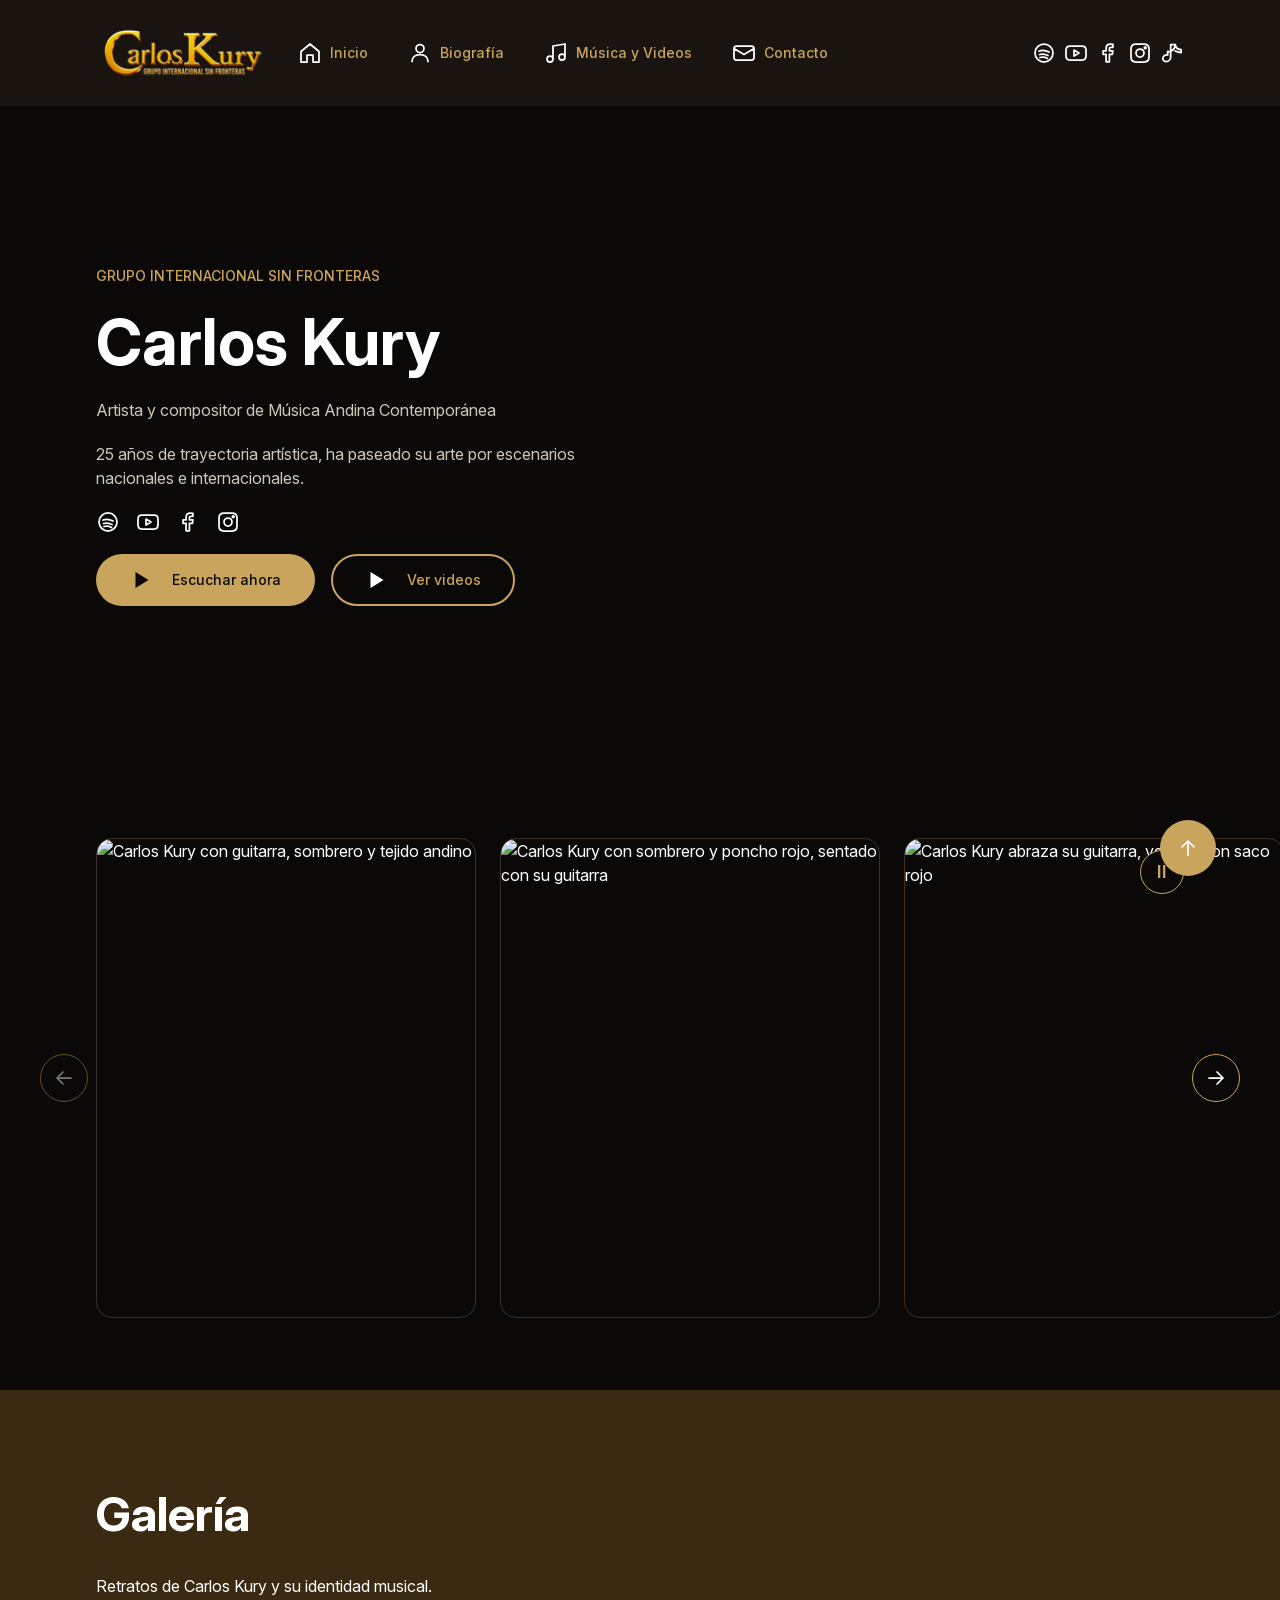
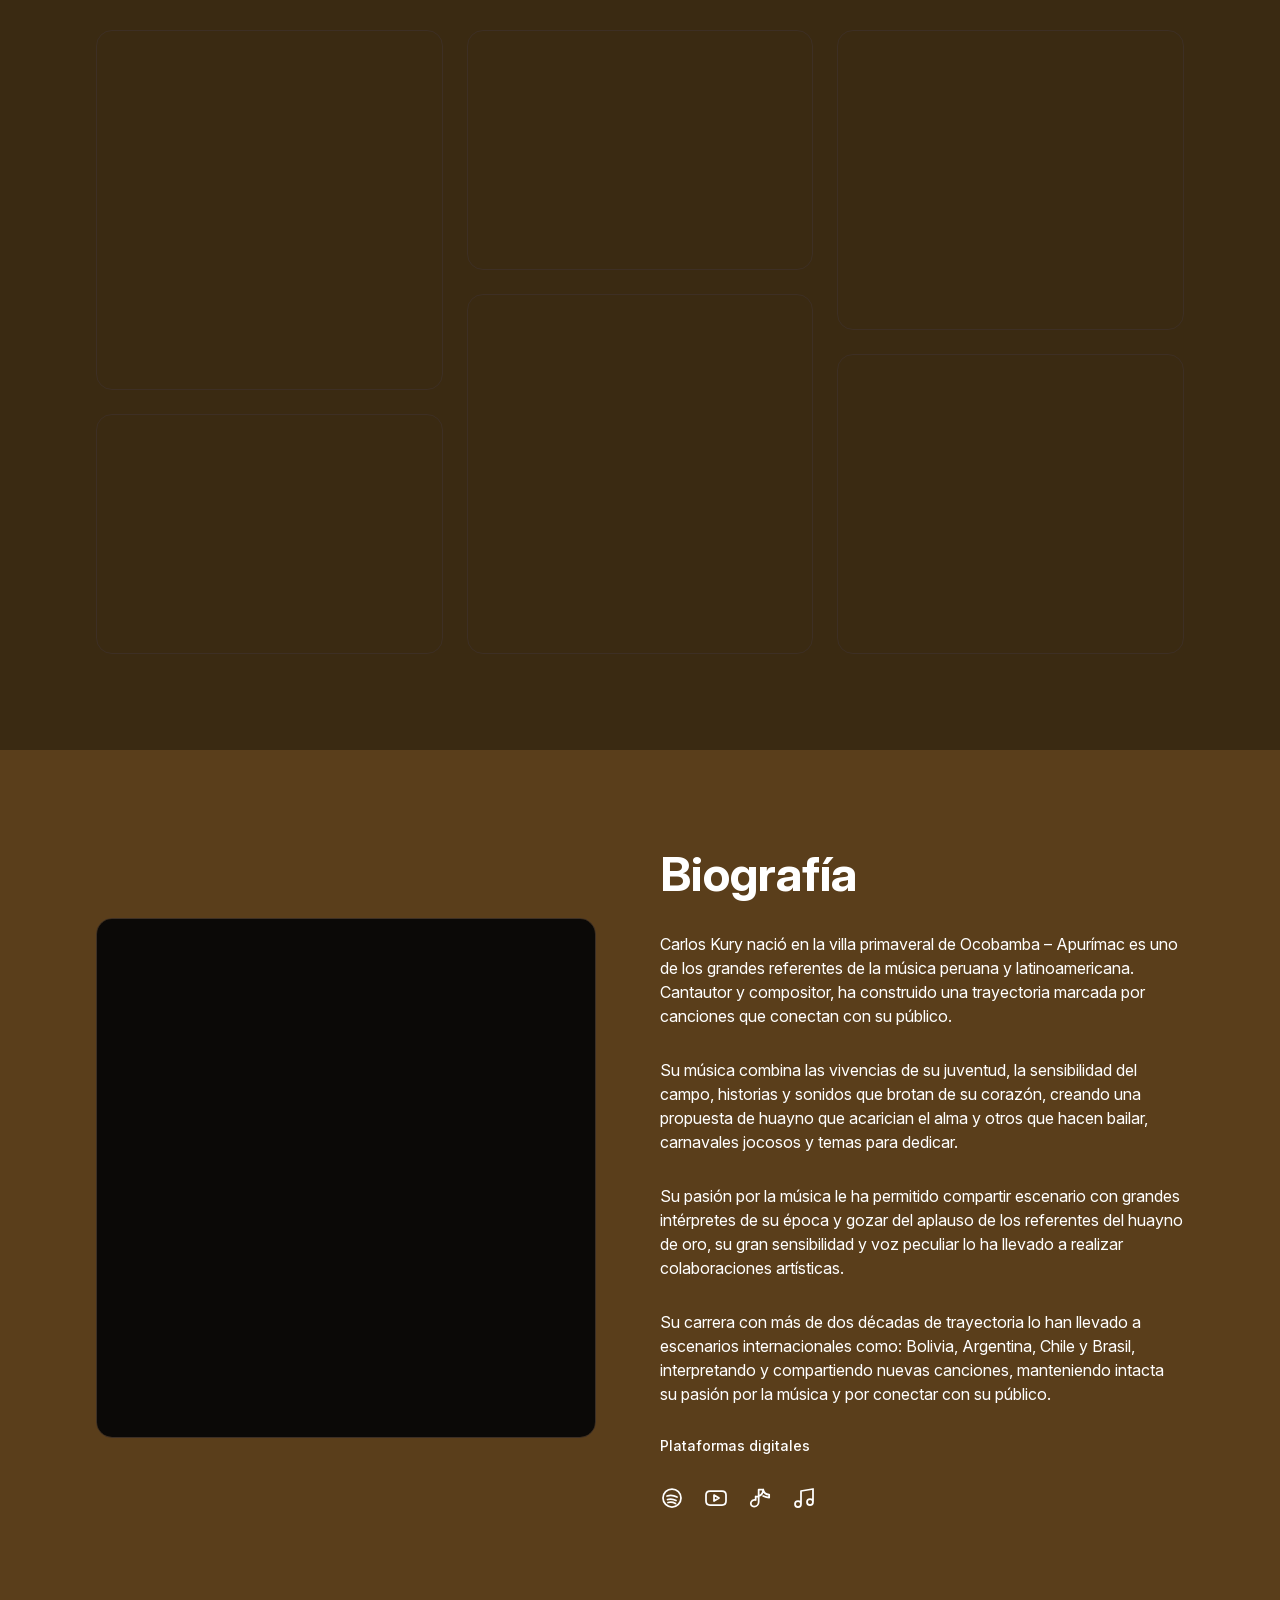
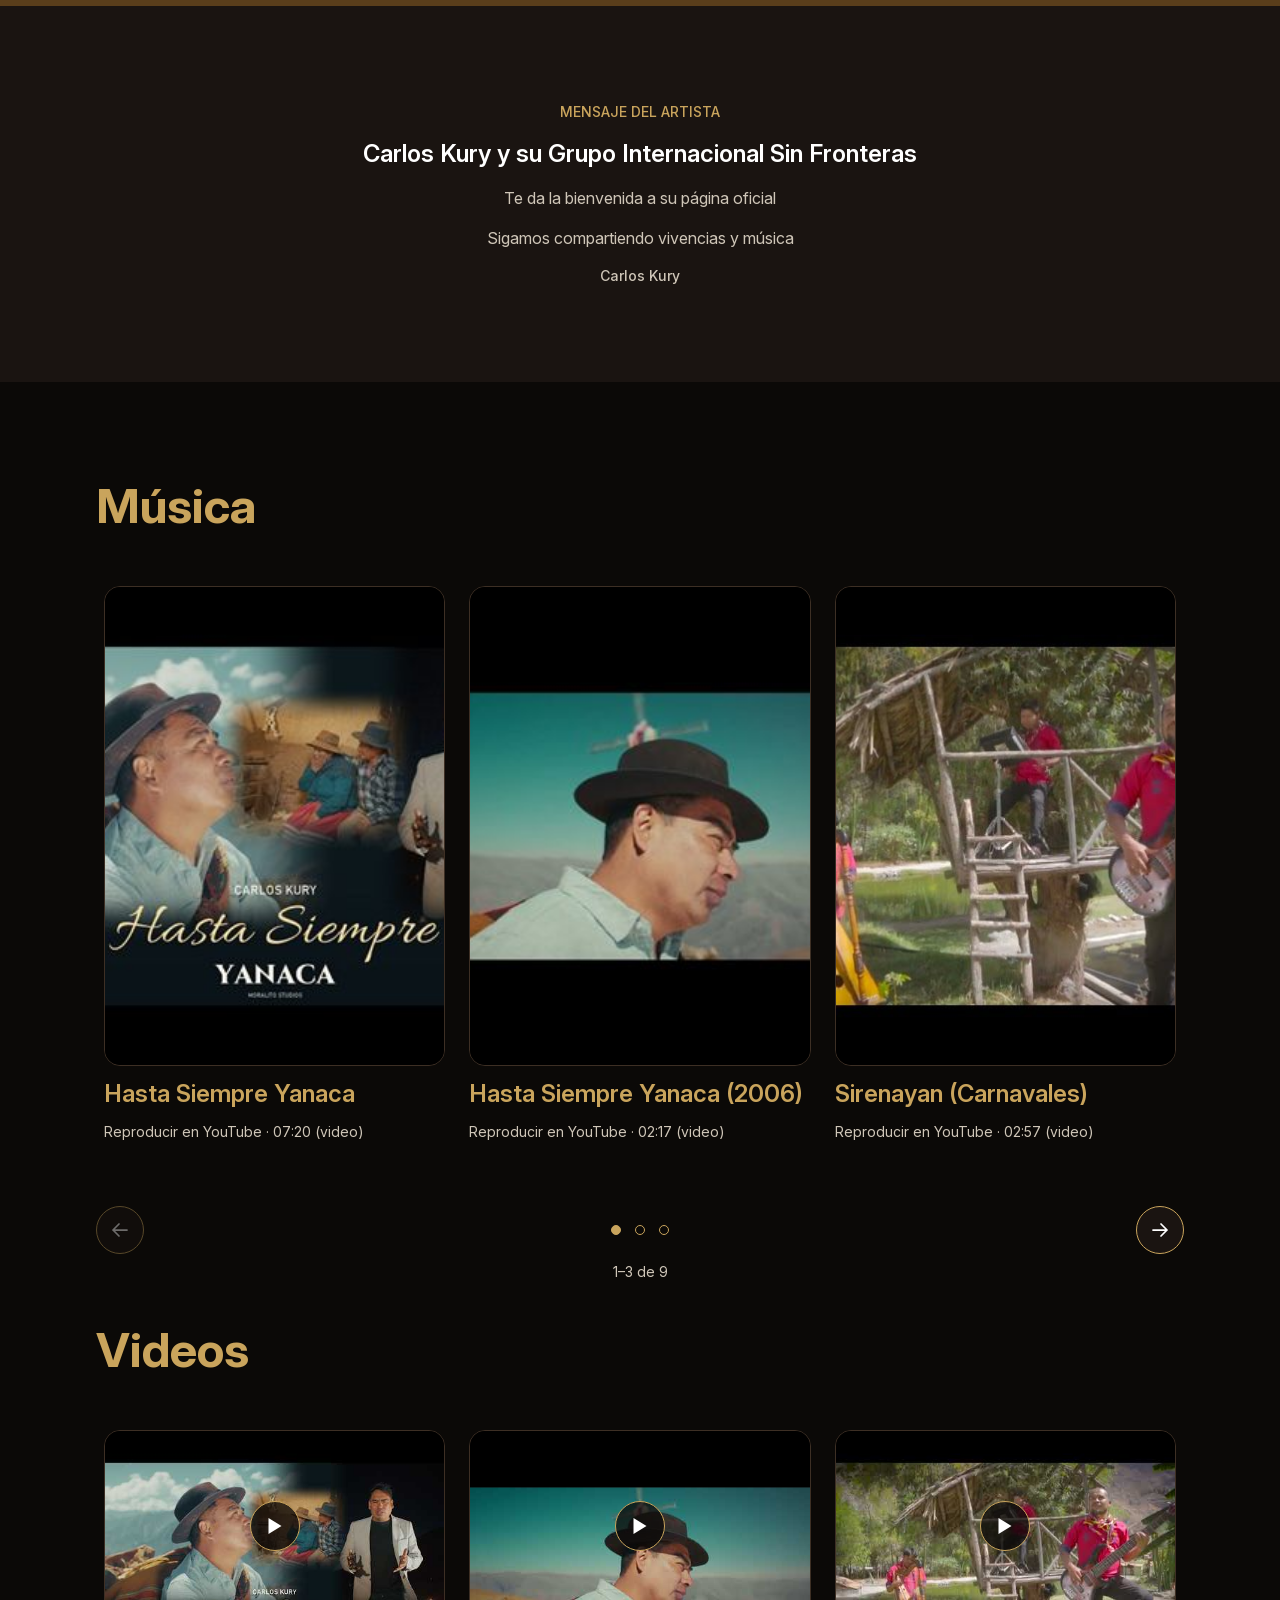
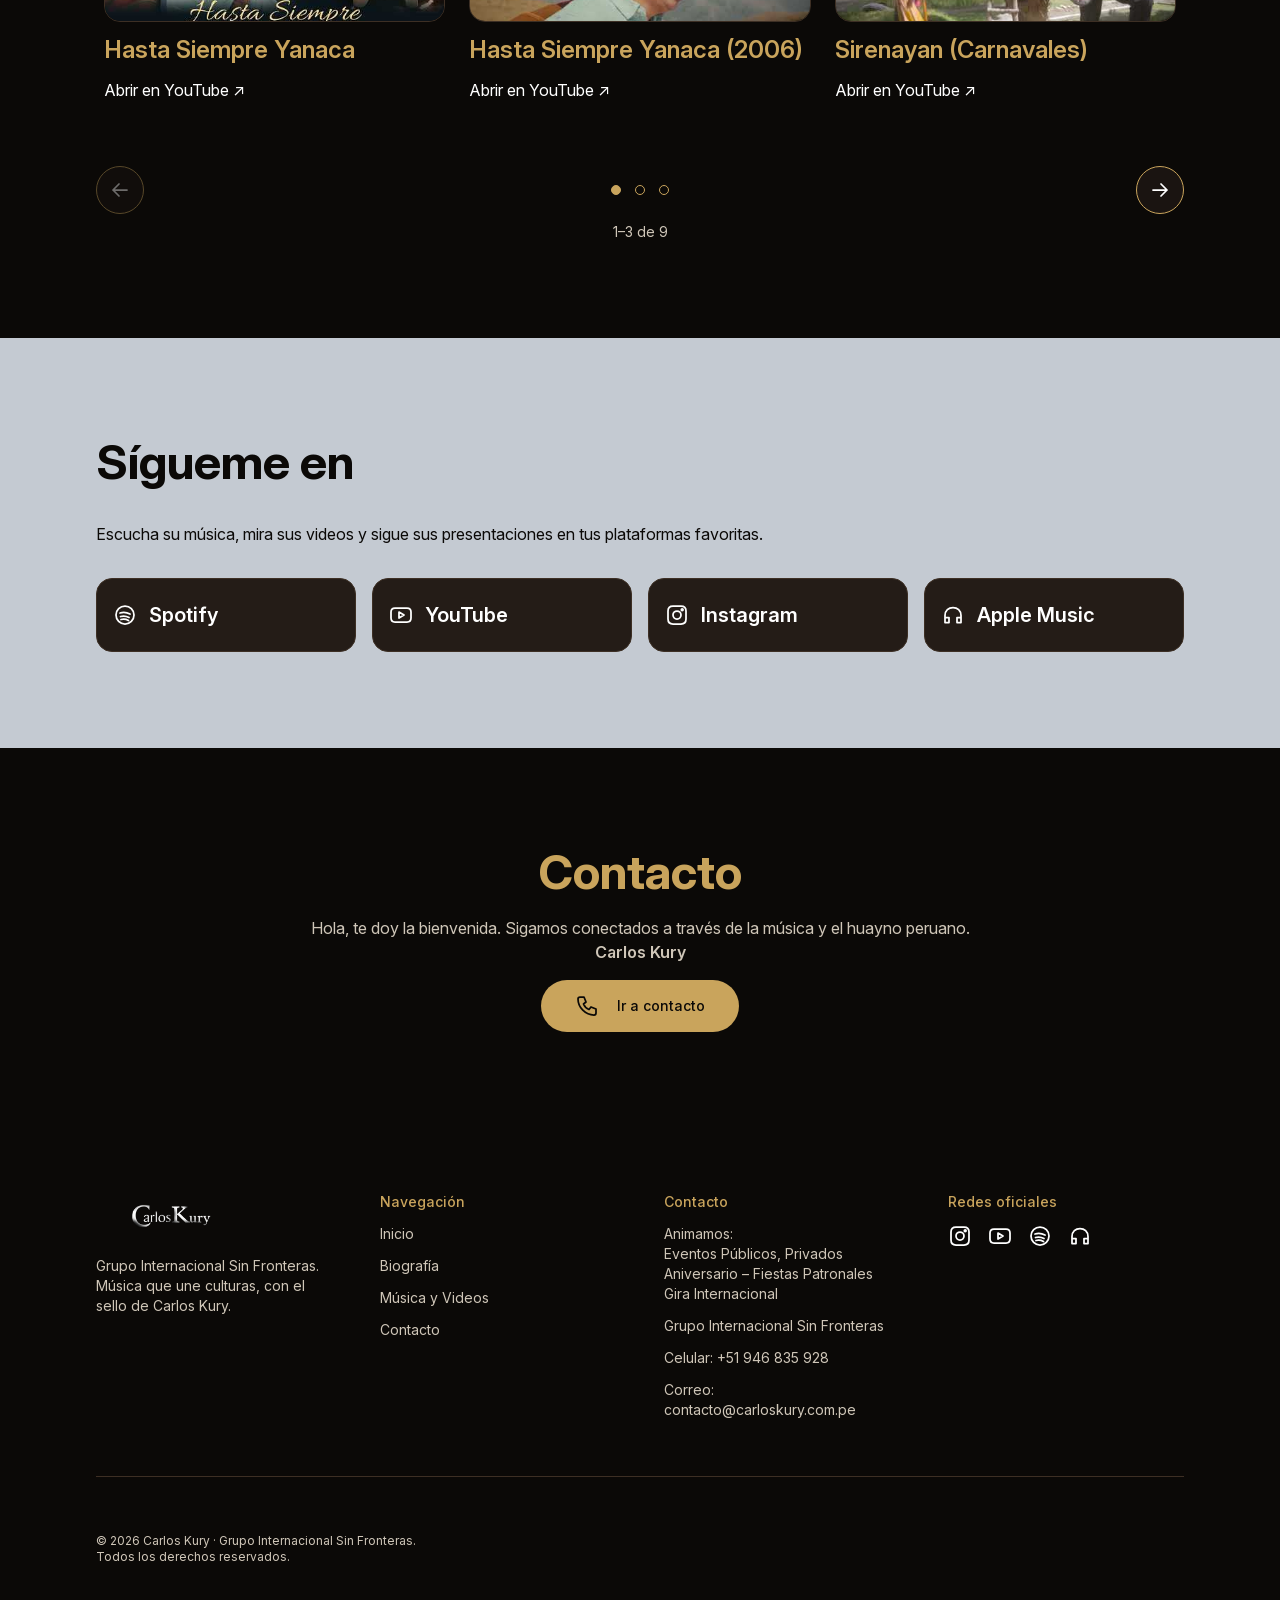
==== commit d00c42e8: "Add files via upload" ====
--- a/index.html
+++ b/index.html
@@ -1,172 +1,172 @@
-<!doctype html>
-<html lang="es">
-<head>
-  <meta charset="utf-8">
-  <meta name="viewport" content="width=device-width, initial-scale=1">
-  <meta name="description" content="Carlos Kury y su Grupo Internacional Sin Fronteras. Música Andina Contemporánea.">
-  <title>Carlos Kury · Inicio</title>
-  <link rel="stylesheet" href="css/tokens.css">
-  <link rel="stylesheet" href="css/styles.css">
-  <script src="js/main.js" defer></script>
-  <script src="js/gallery.js" defer></script>
-  <script src="js/music.js" defer></script>
-  <script src="js/videos.js" defer></script>
-</head>
-<body id="arriba">
-  <a class="skip-link" href="#contenido">Saltar al contenido</a>
-  <header class="header">
-    <div class="header__inner">
-      <a class="brand" href="index.html" aria-label="Carlos Kury, Inicio"><img src="assets/images/optimized/a709b-340.webp" srcset="assets/images/optimized/a709b-170.webp 1x, assets/images/optimized/a709b-340.webp 2x, assets/images/optimized/a709b-510.webp 3x" width="170" height="58" alt="Carlos Kury · Grupo Internacional Sin Fronteras"></a>
-      <button class="menu-toggle" type="button" aria-expanded="false" aria-controls="navegacion" aria-label="Abrir menú" hidden>
-        <img class="menu-toggle__open" src="assets/icons/5ea86.svg" width="24" height="24" alt="">
-        <img class="menu-toggle__close" src="assets/icons/0c98d.svg" width="24" height="24" alt="">
-      </button>
-      <div class="header__navigation" id="navegacion">
-        <nav aria-label="Navegación principal">
-          <ul class="nav-list">
-            <li><a class="nav-link" href="index.html" aria-current="page"><img src="assets/icons/63a29.svg" width="24" height="24" alt="">Inicio</a></li>
-            <li><a class="nav-link" href="nosotros.html"><img src="assets/icons/14fbd.svg" width="24" height="24" alt="">Biografía</a></li>
-            <li><a class="nav-link" href="musica-y-videos.html"><img src="assets/icons/886fa.svg" width="24" height="24" alt="">Música y Videos</a></li>
-            <li><a class="nav-link" href="contacto.html"><img src="assets/icons/ec4e2.svg" width="24" height="24" alt="">Contacto</a></li>
-          </ul>
-        </nav>
-        <div class="socials" aria-label="Plataformas digitales; enlaces oficiales pendientes"><span class="socials__item" title="spotify: enlace oficial pendiente"><img src="assets/icons/c1be1.svg" width="24" height="24" alt="spotify (enlace oficial pendiente)"></span><span class="socials__item" title="youtube: enlace oficial pendiente"><img src="assets/icons/a0c02.svg" width="24" height="24" alt="youtube (enlace oficial pendiente)"></span><span class="socials__item" title="facebook: enlace oficial pendiente"><img src="assets/icons/9671b.svg" width="24" height="24" alt="facebook (enlace oficial pendiente)"></span><span class="socials__item" title="instagram: enlace oficial pendiente"><img src="assets/icons/aaa4f.svg" width="24" height="24" alt="instagram (enlace oficial pendiente)"></span><span class="socials__item" title="tiktok: enlace oficial pendiente"><img src="assets/icons/0e75f.svg" width="24" height="24" alt="tiktok (enlace oficial pendiente)"></span></div>
-      </div>
-    </div>
-  </header>
-  <main id="contenido" tabindex="-1">
-    <section class="hero" aria-labelledby="titulo">
-      <picture><source media="(max-width: 767px)" srcset="assets/images/heroes/LX_mz8MEkiY-mobile-384.webp 384w, assets/images/heroes/LX_mz8MEkiY-mobile-576.webp 576w" sizes="100vw" width="576" height="720"><img class="hero__image" src="assets/images/heroes/LX_mz8MEkiY-1280.webp" srcset="assets/images/heroes/LX_mz8MEkiY-800.webp 800w, assets/images/heroes/LX_mz8MEkiY-1280.webp 1280w" sizes="100vw" width="1280" height="720" alt="" fetchpriority="high" style="object-position: 44% center;"></picture>
-      <a class="hero__credit" href="https://www.youtube.com/watch?v=LX_mz8MEkiY" target="_blank" rel="noopener noreferrer">Miniatura oficial · Rio Churin (Huayno)</a>
-      <div class="hero__content">
-        <p class="eyebrow">GRUPO INTERNACIONAL SIN FRONTERAS</p>
-        <h1 id="titulo">Carlos Kury</h1>
-        <p>Artista y compositor de Música Andina Contemporánea</p>
-        <p>25 años de trayectoria artística, ha paseado su arte por escenarios nacionales e internacionales.</p>
-        <div class="socials" aria-label="Plataformas digitales; enlaces oficiales pendientes"><span class="socials__item" title="spotify: enlace oficial pendiente"><img src="assets/icons/c1be1.svg" width="24" height="24" alt="spotify (enlace oficial pendiente)"></span><span class="socials__item" title="youtube: enlace oficial pendiente"><img src="assets/icons/a0c02.svg" width="24" height="24" alt="youtube (enlace oficial pendiente)"></span><span class="socials__item" title="facebook: enlace oficial pendiente"><img src="assets/icons/9671b.svg" width="24" height="24" alt="facebook (enlace oficial pendiente)"></span><span class="socials__item" title="instagram: enlace oficial pendiente"><img src="assets/icons/aaa4f.svg" width="24" height="24" alt="instagram (enlace oficial pendiente)"></span></div>
-        <div class="hero__actions">
-          <a class="button button--primary" href="#musica"><img src="assets/icons/dac3b.svg" width="24" height="24" alt="">Escuchar ahora</a>
-          <a class="button button--secondary" href="#videos"><img src="assets/icons/bdbb2.svg" width="24" height="24" alt="">Ver videos</a>
-        </div>
-      </div>
-    </section>
-    <section class="artist-carousel" aria-label="Carrusel de imágenes temporales de referencia">
-      <button class="carousel-pause" type="button" data-carousel-pause aria-controls="fotos" aria-label="Pausar carrusel" title="Pausar carrusel" aria-pressed="false" hidden>Ⅱ</button>
-      <div class="artist-carousel__track" id="fotos" tabindex="0" role="region" aria-label="Fotografías de instrumentos y conciertos; desliza o usa las flechas"><figure class="artist-carousel__slide"><img src="assets/images/optimized/878e4-1200.webp" srcset="assets/images/optimized/878e4-480.webp 480w, assets/images/optimized/878e4-800.webp 800w, assets/images/optimized/878e4-1200.webp 1200w" sizes="(max-width: 767px) 260px, 380px" alt="Cuerdas de guitarra, referencia temporal" loading="lazy"></figure>
-<figure class="artist-carousel__slide"><img src="assets/images/9288d.png" srcset="assets/images/optimized/9288d-480.webp 480w, assets/images/optimized/9288d-800.webp 800w, assets/images/9288d.png 1200w" sizes="(max-width: 767px) 510px, 720px" alt="Micrófono y percusión, referencia temporal" loading="lazy"></figure>
-<figure class="artist-carousel__slide"><img src="assets/images/1f83e.png" srcset="assets/images/optimized/1f83e-480.webp 480w, assets/images/optimized/1f83e-800.webp 800w, assets/images/1f83e.png 1200w" sizes="(max-width: 767px) 454px, 640px" alt="Guitarra acústica, referencia temporal" loading="lazy"></figure>
-<figure class="artist-carousel__slide"><img src="assets/images/6f551.png" srcset="assets/images/optimized/6f551-480.webp 480w, assets/images/optimized/6f551-800.webp 800w, assets/images/optimized/6f551-1280.webp 1280w, assets/images/6f551.png 1920w" sizes="(max-width: 767px) 484px, 684px" alt="Concierto, referencia temporal" loading="lazy"></figure>
-<figure class="artist-carousel__slide"><img src="assets/images/4de23.png" srcset="assets/images/optimized/4de23-480.webp 480w, assets/images/optimized/4de23-800.webp 800w, assets/images/4de23.png 1200w" sizes="(max-width: 767px) 510px, 720px" alt="Escenario en concierto, referencia temporal" loading="lazy"></figure></div>
-      <button class="carousel-arrow carousel-arrow--prev" type="button" data-scroll="-1" aria-controls="fotos" aria-label="Fotografía anterior" hidden><img src="assets/icons/1b2a3.svg" width="24" height="24" alt=""></button>
-      <button class="carousel-arrow carousel-arrow--next" type="button" data-scroll="1" aria-controls="fotos" aria-label="Fotografía siguiente" hidden><img src="assets/icons/1b2a3.svg" width="24" height="24" alt=""></button>
-    </section>
-    <section class="section gallery" aria-labelledby="galeria-titulo">
-      <h2 id="galeria-titulo">Galería</h2>
-      <p>Imágenes temporales de referencia: instrumentos, escenarios y conciertos.</p>
-      <div class="gallery__grid" tabindex="0" role="region" aria-label="Galería de seis imágenes temporales; desplazamiento vertical en móvil"><figure class="gallery__item"><img src="assets/images/1f83e.png" alt="Guitarra acústica, referencia temporal" loading="lazy"></figure>
-<figure class="gallery__item"><img src="assets/images/2f3df.png" alt="Instrumento de cuerda, referencia temporal" loading="lazy"></figure>
-<figure class="gallery__item"><img src="assets/images/optimized/878e4-1200.webp" alt="Cuerdas de guitarra, referencia temporal" loading="lazy"></figure>
-<figure class="gallery__item"><img src="assets/images/05997.png" alt="Detalle de cuerdas, referencia temporal" loading="lazy"></figure>
-<figure class="gallery__item"><img src="assets/images/9288d.png" alt="Micrófono y percusión, referencia temporal" loading="lazy"></figure>
-<figure class="gallery__item"><img src="assets/images/4de23.png" alt="Escenario en concierto, referencia temporal" loading="lazy"></figure></div>
-    </section>
-    <section class="section biography" id="biografia" aria-labelledby="biografia-titulo">
-      <figure class="biography__photo"><img src="assets/images/9288d.png" srcset="assets/images/optimized/9288d-480.webp 480w, assets/images/optimized/9288d-800.webp 800w, assets/images/9288d.png 1200w" sizes="(max-width: 767px) max(calc(100vw - 48px), 360px), 780px" alt="Micrófono e instrumentos de percusión, imagen de referencia temporal" loading="lazy"><figcaption>Referencia musical · retrato oficial pendiente</figcaption></figure>
-      <div class="biography__text"><h2 id="biografia-titulo">Biografía</h2><p>Carlos Kury nació en la villa primaveral de Ocobamba – Apurímac es uno de los grandes referentes de la música peruana y latinoamericana. Cantautor y compositor, ha construido una trayectoria marcada por canciones que conectan con su público.</p>
-<p>Su música combina las vivencias de su juventud, la sensibilidad del campo, historias y sonidos que brotan de su corazón, creando una propuesta de huayno que acarician el alma y otros que hacen bailar, carnavales jocosos y temas para dedicar.</p>
-<p>Su pasión por la música le ha permitido compartir escenario con grandes intérpretes de su época y gozar del aplauso de los referentes del huayno de oro, su gran sensibilidad y voz peculiar lo ha llevado a realizar colaboraciones artísticas.</p>
-<p>Su carrera con más de dos décadas de trayectoria lo han llevado a escenarios internacionales como: Bolivia, Argentina, Chile y Brasil, interpretando y compartiendo nuevas canciones, manteniendo intacta su pasión por la música y por conectar con su público.</p>
-        <p class="label">Plataformas digitales</p><div class="socials" aria-label="Plataformas digitales; enlaces oficiales pendientes"><span class="socials__item" title="spotify: enlace oficial pendiente"><img src="assets/icons/c1be1.svg" width="24" height="24" alt="spotify (enlace oficial pendiente)"></span><span class="socials__item" title="youtube: enlace oficial pendiente"><img src="assets/icons/a0c02.svg" width="24" height="24" alt="youtube (enlace oficial pendiente)"></span><span class="socials__item" title="tiktok: enlace oficial pendiente"><img src="assets/icons/0e75f.svg" width="24" height="24" alt="tiktok (enlace oficial pendiente)"></span><span class="socials__item" title="music: enlace oficial pendiente"><img src="assets/icons/886fa.svg" width="24" height="24" alt="music (enlace oficial pendiente)"></span></div>
-      </div>
-    </section>
-    <section class="section message" aria-labelledby="mensaje-titulo">
-      <h2 class="eyebrow" id="mensaje-titulo">MENSAJE DEL ARTISTA</h2>
-      <p class="message__title">Carlos Kury y su Grupo Internacional Sin Fronteras</p>
-      <p>Te da la bienvenida a su página oficial</p>
-      <p>Sigamos compartiendo vivencias y música</p>
-      <p class="label">Carlos Kury</p>
-    </section>
-    <section class="section media-section" aria-label="Música y Videos">
-      <h2 id="musica">Música</h2>
-      <div class="music-carousel" role="region" aria-roledescription="carrusel" aria-labelledby="musica">
-      <div class="media-track media-track--albums" id="canciones" tabindex="0" aria-label="Canciones: usa las flechas del teclado o desliza para navegar"><article class="media-card"><img src="assets/images/music-thumbnails/cZzpsOK4njc-480.jpg" srcset="assets/images/music-thumbnails/cZzpsOK4njc-320.jpg 320w, assets/images/music-thumbnails/cZzpsOK4njc-480.jpg 480w" sizes="(max-width: 767px) calc(100vw - 64px), (max-width: 1199px) calc((100vw - 120px) / 2), calc((100vw - 256px) / 3)" width="480" height="480" loading="lazy" decoding="async" alt="Miniatura del video Hasta Siempre Yanaca de Carlos Kury"><h3>Hasta Siempre Yanaca</h3><p><a class="music-play" href="https://www.youtube.com/watch?v=cZzpsOK4njc" data-video-url="https://www.youtube.com/watch?v=cZzpsOK4njc" aria-label="Reproducir Hasta Siempre Yanaca">Reproducir en YouTube</a> · 07:20 <span>(video)</span></p></article>
-<article class="media-card"><img src="assets/images/music-thumbnails/f17g6OlxvII-480.jpg" srcset="assets/images/music-thumbnails/f17g6OlxvII-320.jpg 320w, assets/images/music-thumbnails/f17g6OlxvII-480.jpg 480w" sizes="(max-width: 767px) calc(100vw - 64px), (max-width: 1199px) calc((100vw - 120px) / 2), calc((100vw - 256px) / 3)" width="480" height="480" loading="lazy" decoding="async" alt="Miniatura del video Hasta Siempre Yanaca (2006) de Carlos Kury"><h3>Hasta Siempre Yanaca (2006)</h3><p><a class="music-play" href="https://www.youtube.com/watch?v=f17g6OlxvII" data-video-url="https://www.youtube.com/watch?v=f17g6OlxvII" aria-label="Reproducir Hasta Siempre Yanaca (2006)">Reproducir en YouTube</a> · 02:17 <span>(video)</span></p></article>
-<article class="media-card"><img src="assets/images/music-thumbnails/8xu4BnNQAP8-480.jpg" srcset="assets/images/music-thumbnails/8xu4BnNQAP8-320.jpg 320w, assets/images/music-thumbnails/8xu4BnNQAP8-480.jpg 480w" sizes="(max-width: 767px) calc(100vw - 64px), (max-width: 1199px) calc((100vw - 120px) / 2), calc((100vw - 256px) / 3)" width="480" height="480" loading="lazy" decoding="async" alt="Miniatura del video Sirenayan (Carnavales) de Carlos Kury"><h3>Sirenayan (Carnavales)</h3><p><a class="music-play" href="https://www.youtube.com/watch?v=8xu4BnNQAP8" data-video-url="https://www.youtube.com/watch?v=8xu4BnNQAP8" aria-label="Reproducir Sirenayan (Carnavales)">Reproducir en YouTube</a> · 02:57 <span>(video)</span></p></article>
-<article class="media-card"><img src="assets/images/music-thumbnails/A7UjnlMDLvY-480.jpg" srcset="assets/images/music-thumbnails/A7UjnlMDLvY-320.jpg 320w, assets/images/music-thumbnails/A7UjnlMDLvY-480.jpg 480w" sizes="(max-width: 767px) calc(100vw - 64px), (max-width: 1199px) calc((100vw - 120px) / 2), calc((100vw - 256px) / 3)" width="480" height="480" loading="lazy" decoding="async" alt="Miniatura del video Si Lloras Por Mi (Huayno) de Carlos Kury"><h3>Si Lloras Por Mi (Huayno)</h3><p><a class="music-play" href="https://www.youtube.com/watch?v=A7UjnlMDLvY" data-video-url="https://www.youtube.com/watch?v=A7UjnlMDLvY" aria-label="Reproducir Si Lloras Por Mi (Huayno)">Reproducir en YouTube</a> · 03:42 <span>(video)</span></p></article>
-<article class="media-card"><img src="assets/images/music-thumbnails/LX_mz8MEkiY-480.jpg" srcset="assets/images/music-thumbnails/LX_mz8MEkiY-320.jpg 320w, assets/images/music-thumbnails/LX_mz8MEkiY-480.jpg 480w" sizes="(max-width: 767px) calc(100vw - 64px), (max-width: 1199px) calc((100vw - 120px) / 2), calc((100vw - 256px) / 3)" width="480" height="480" loading="lazy" decoding="async" alt="Miniatura del video Rio Churin (Huayno) de Carlos Kury"><h3>Rio Churin (Huayno)</h3><p><a class="music-play" href="https://www.youtube.com/watch?v=LX_mz8MEkiY" data-video-url="https://www.youtube.com/watch?v=LX_mz8MEkiY" aria-label="Reproducir Rio Churin (Huayno)">Reproducir en YouTube</a> · 03:23 <span>(video)</span></p></article>
-<article class="media-card"><img src="assets/images/music-thumbnails/qTdK6Etz6Kw-480.jpg" srcset="assets/images/music-thumbnails/qTdK6Etz6Kw-320.jpg 320w, assets/images/music-thumbnails/qTdK6Etz6Kw-480.jpg 480w" sizes="(max-width: 767px) calc(100vw - 64px), (max-width: 1199px) calc((100vw - 120px) / 2), calc((100vw - 256px) / 3)" width="480" height="480" loading="lazy" decoding="async" alt="Miniatura del video Ponchito Rojo (Huayno) de Carlos Kury"><h3>Ponchito Rojo (Huayno)</h3><p><a class="music-play" href="https://www.youtube.com/watch?v=qTdK6Etz6Kw" data-video-url="https://www.youtube.com/watch?v=qTdK6Etz6Kw" aria-label="Reproducir Ponchito Rojo (Huayno)">Reproducir en YouTube</a> · 03:29 <span>(video)</span></p></article>
-<article class="media-card"><img src="assets/images/music-thumbnails/UolSYIt3j-Y-480.jpg" srcset="assets/images/music-thumbnails/UolSYIt3j-Y-320.jpg 320w, assets/images/music-thumbnails/UolSYIt3j-Y-480.jpg 480w" sizes="(max-width: 767px) calc(100vw - 64px), (max-width: 1199px) calc((100vw - 120px) / 2), calc((100vw - 256px) / 3)" width="480" height="480" loading="lazy" decoding="async" alt="Miniatura del video Papel Sellado (Huayno) de Carlos Kury"><h3>Papel Sellado (Huayno)</h3><p><a class="music-play" href="https://www.youtube.com/watch?v=UolSYIt3j-Y" data-video-url="https://www.youtube.com/watch?v=UolSYIt3j-Y" aria-label="Reproducir Papel Sellado (Huayno)">Reproducir en YouTube</a> · 03:29 <span>(video)</span></p></article>
-<article class="media-card"><img src="assets/images/music-thumbnails/fMQDOI99XdI-480.jpg" srcset="assets/images/music-thumbnails/fMQDOI99XdI-320.jpg 320w, assets/images/music-thumbnails/fMQDOI99XdI-480.jpg 480w" sizes="(max-width: 767px) calc(100vw - 64px), (max-width: 1199px) calc((100vw - 120px) / 2), calc((100vw - 256px) / 3)" width="480" height="480" loading="lazy" decoding="async" alt="Miniatura del video Mi Mollecito (Huayno) de Carlos Kury"><h3>Mi Mollecito (Huayno)</h3><p><a class="music-play" href="https://www.youtube.com/watch?v=fMQDOI99XdI" data-video-url="https://www.youtube.com/watch?v=fMQDOI99XdI" aria-label="Reproducir Mi Mollecito (Huayno)">Reproducir en YouTube</a> · 03:02 <span>(video)</span></p></article>
-<article class="media-card"><img src="assets/images/music-thumbnails/hghl3TVuaY8-480.jpg" srcset="assets/images/music-thumbnails/hghl3TVuaY8-320.jpg 320w, assets/images/music-thumbnails/hghl3TVuaY8-480.jpg 480w" sizes="(max-width: 767px) calc(100vw - 64px), (max-width: 1199px) calc((100vw - 120px) / 2), calc((100vw - 256px) / 3)" width="480" height="480" loading="lazy" decoding="async" alt="Miniatura del video Con Dinero o Sin Dinero (Carnavales) de Carlos Kury"><h3>Con Dinero o Sin Dinero (Carnavales)</h3><p><a class="music-play" href="https://www.youtube.com/watch?v=hghl3TVuaY8" data-video-url="https://www.youtube.com/watch?v=hghl3TVuaY8" aria-label="Reproducir Con Dinero o Sin Dinero (Carnavales)">Reproducir en YouTube</a> · 03:02 <span>(video)</span></p></article></div>
-      <div class="music-controls" hidden>
-        <button class="music-arrow music-arrow--previous" type="button" data-music-step="-1" aria-controls="canciones" aria-label="Canciones anteriores"><img src="assets/icons/1b2a3.svg" width="24" height="24" alt=""></button>
-        <div class="music-pagination" role="group" aria-label="Páginas de canciones"></div>
-        <button class="music-arrow" type="button" data-music-step="1" aria-controls="canciones" aria-label="Canciones siguientes"><img src="assets/icons/1b2a3.svg" width="24" height="24" alt=""></button>
-      </div>
-      <p class="music-position" role="status" aria-live="polite" aria-atomic="true"></p>
-      </div>
-      <h2 id="videos">Videos</h2>
-      <div class="video-carousel" role="region" aria-roledescription="carrusel" aria-labelledby="videos">
-      <div class="media-track media-track--videos" id="lista-videos" tabindex="0" aria-label="Videos: usa las flechas del teclado o desliza para navegar"><article class="media-card"><a class="video-preview" href="https://www.youtube.com/watch?v=cZzpsOK4njc" data-video-url="https://www.youtube.com/watch?v=cZzpsOK4njc" target="_blank" rel="noopener noreferrer" aria-label="Reproducir Hasta Siempre Yanaca"><img src="assets/images/cZzpsOK4njc.jpg" width="480" height="360" loading="lazy" decoding="async" alt="Miniatura de Hasta Siempre Yanaca de Carlos Kury"><img class="video-preview__play" src="assets/icons/bdbb2.svg" width="24" height="24" alt=""></a><h3>Hasta Siempre Yanaca</h3><a class="youtube-link" href="https://www.youtube.com/watch?v=cZzpsOK4njc" target="_blank" rel="noopener noreferrer" aria-label="Abrir Hasta Siempre Yanaca en YouTube (nueva pestaña)">Abrir en YouTube ↗</a></article>
-<article class="media-card"><a class="video-preview" href="https://www.youtube.com/watch?v=f17g6OlxvII" data-video-url="https://www.youtube.com/watch?v=f17g6OlxvII" target="_blank" rel="noopener noreferrer" aria-label="Reproducir Hasta Siempre Yanaca (2006)"><img src="assets/images/f17g6OlxvII.jpg" width="480" height="360" loading="lazy" decoding="async" alt="Miniatura de Hasta Siempre Yanaca (2006) de Carlos Kury"><img class="video-preview__play" src="assets/icons/bdbb2.svg" width="24" height="24" alt=""></a><h3>Hasta Siempre Yanaca (2006)</h3><a class="youtube-link" href="https://www.youtube.com/watch?v=f17g6OlxvII" target="_blank" rel="noopener noreferrer" aria-label="Abrir Hasta Siempre Yanaca (2006) en YouTube (nueva pestaña)">Abrir en YouTube ↗</a></article>
-<article class="media-card"><a class="video-preview" href="https://www.youtube.com/watch?v=8xu4BnNQAP8" data-video-url="https://www.youtube.com/watch?v=8xu4BnNQAP8" target="_blank" rel="noopener noreferrer" aria-label="Reproducir Sirenayan (Carnavales)"><img src="assets/images/8xu4BnNQAP8.jpg" width="480" height="360" loading="lazy" decoding="async" alt="Miniatura de Sirenayan (Carnavales) de Carlos Kury"><img class="video-preview__play" src="assets/icons/bdbb2.svg" width="24" height="24" alt=""></a><h3>Sirenayan (Carnavales)</h3><a class="youtube-link" href="https://www.youtube.com/watch?v=8xu4BnNQAP8" target="_blank" rel="noopener noreferrer" aria-label="Abrir Sirenayan (Carnavales) en YouTube (nueva pestaña)">Abrir en YouTube ↗</a></article>
-<article class="media-card"><a class="video-preview" href="https://www.youtube.com/watch?v=A7UjnlMDLvY" data-video-url="https://www.youtube.com/watch?v=A7UjnlMDLvY" target="_blank" rel="noopener noreferrer" aria-label="Reproducir Si Lloras Por Mi (Huayno)"><img src="assets/images/A7UjnlMDLvY.jpg" width="480" height="360" loading="lazy" decoding="async" alt="Miniatura de Si Lloras Por Mi (Huayno) de Carlos Kury"><img class="video-preview__play" src="assets/icons/bdbb2.svg" width="24" height="24" alt=""></a><h3>Si Lloras Por Mi (Huayno)</h3><a class="youtube-link" href="https://www.youtube.com/watch?v=A7UjnlMDLvY" target="_blank" rel="noopener noreferrer" aria-label="Abrir Si Lloras Por Mi (Huayno) en YouTube (nueva pestaña)">Abrir en YouTube ↗</a></article>
-<article class="media-card"><a class="video-preview" href="https://www.youtube.com/watch?v=LX_mz8MEkiY" data-video-url="https://www.youtube.com/watch?v=LX_mz8MEkiY" target="_blank" rel="noopener noreferrer" aria-label="Reproducir Rio Churin (Huayno)"><img src="assets/images/LX_mz8MEkiY.jpg" width="480" height="360" loading="lazy" decoding="async" alt="Miniatura de Rio Churin (Huayno) de Carlos Kury"><img class="video-preview__play" src="assets/icons/bdbb2.svg" width="24" height="24" alt=""></a><h3>Rio Churin (Huayno)</h3><a class="youtube-link" href="https://www.youtube.com/watch?v=LX_mz8MEkiY" target="_blank" rel="noopener noreferrer" aria-label="Abrir Rio Churin (Huayno) en YouTube (nueva pestaña)">Abrir en YouTube ↗</a></article>
-<article class="media-card"><a class="video-preview" href="https://www.youtube.com/watch?v=qTdK6Etz6Kw" data-video-url="https://www.youtube.com/watch?v=qTdK6Etz6Kw" target="_blank" rel="noopener noreferrer" aria-label="Reproducir Ponchito Rojo (Huayno)"><img src="assets/images/qTdK6Etz6Kw.jpg" width="480" height="360" loading="lazy" decoding="async" alt="Miniatura de Ponchito Rojo (Huayno) de Carlos Kury"><img class="video-preview__play" src="assets/icons/bdbb2.svg" width="24" height="24" alt=""></a><h3>Ponchito Rojo (Huayno)</h3><a class="youtube-link" href="https://www.youtube.com/watch?v=qTdK6Etz6Kw" target="_blank" rel="noopener noreferrer" aria-label="Abrir Ponchito Rojo (Huayno) en YouTube (nueva pestaña)">Abrir en YouTube ↗</a></article>
-<article class="media-card"><a class="video-preview" href="https://www.youtube.com/watch?v=UolSYIt3j-Y" data-video-url="https://www.youtube.com/watch?v=UolSYIt3j-Y" target="_blank" rel="noopener noreferrer" aria-label="Reproducir Papel Sellado (Huayno)"><img src="assets/images/UolSYIt3j-Y.jpg" width="480" height="360" loading="lazy" decoding="async" alt="Miniatura de Papel Sellado (Huayno) de Carlos Kury"><img class="video-preview__play" src="assets/icons/bdbb2.svg" width="24" height="24" alt=""></a><h3>Papel Sellado (Huayno)</h3><a class="youtube-link" href="https://www.youtube.com/watch?v=UolSYIt3j-Y" target="_blank" rel="noopener noreferrer" aria-label="Abrir Papel Sellado (Huayno) en YouTube (nueva pestaña)">Abrir en YouTube ↗</a></article>
-<article class="media-card"><a class="video-preview" href="https://www.youtube.com/watch?v=fMQDOI99XdI" data-video-url="https://www.youtube.com/watch?v=fMQDOI99XdI" target="_blank" rel="noopener noreferrer" aria-label="Reproducir Mi Mollecito (Huayno)"><img src="assets/images/fMQDOI99XdI.jpg" width="480" height="360" loading="lazy" decoding="async" alt="Miniatura de Mi Mollecito (Huayno) de Carlos Kury"><img class="video-preview__play" src="assets/icons/bdbb2.svg" width="24" height="24" alt=""></a><h3>Mi Mollecito (Huayno)</h3><a class="youtube-link" href="https://www.youtube.com/watch?v=fMQDOI99XdI" target="_blank" rel="noopener noreferrer" aria-label="Abrir Mi Mollecito (Huayno) en YouTube (nueva pestaña)">Abrir en YouTube ↗</a></article>
-<article class="media-card"><a class="video-preview" href="https://www.youtube.com/watch?v=hghl3TVuaY8" data-video-url="https://www.youtube.com/watch?v=hghl3TVuaY8" target="_blank" rel="noopener noreferrer" aria-label="Reproducir Con Dinero o Sin Dinero (Carnavales)"><img src="assets/images/hghl3TVuaY8.jpg" width="480" height="360" loading="lazy" decoding="async" alt="Miniatura de Con Dinero o Sin Dinero (Carnavales) de Carlos Kury"><img class="video-preview__play" src="assets/icons/bdbb2.svg" width="24" height="24" alt=""></a><h3>Con Dinero o Sin Dinero (Carnavales)</h3><a class="youtube-link" href="https://www.youtube.com/watch?v=hghl3TVuaY8" target="_blank" rel="noopener noreferrer" aria-label="Abrir Con Dinero o Sin Dinero (Carnavales) en YouTube (nueva pestaña)">Abrir en YouTube ↗</a></article></div>
-      <div class="music-controls" data-video-controls hidden>
-        <button class="music-arrow music-arrow--previous" type="button" data-video-step="-1" aria-controls="lista-videos" aria-label="Videos anteriores"><img src="assets/icons/1b2a3.svg" width="24" height="24" alt=""></button>
-        <div class="music-pagination" data-video-pagination role="group" aria-label="Páginas de videos"></div>
-        <button class="music-arrow" type="button" data-video-step="1" aria-controls="lista-videos" aria-label="Videos siguientes"><img src="assets/icons/1b2a3.svg" width="24" height="24" alt=""></button>
-      </div>
-      <p class="music-position" data-video-position role="status" aria-live="polite" aria-atomic="true"></p>
-      </div>
-    </section>
-    <section class="section channels" aria-labelledby="canales-titulo">
-      <h2 id="canales-titulo">Sígueme en</h2>
-      <p>Escucha su música, mira sus videos y sigue sus presentaciones en tus plataformas favoritas.</p>
-      <div class="channels__grid"><a class="channel-card" href="https://open.spotify.com" target="_blank" rel="noopener noreferrer" aria-label="Spotify: enlace genérico de referencia, perfil oficial pendiente"><img src="assets/icons/c1be1.svg" width="24" height="24" alt=""><span>Spotify</span></a>
-<a class="channel-card" href="https://www.youtube.com" target="_blank" rel="noopener noreferrer" aria-label="YouTube: enlace genérico de referencia, perfil oficial pendiente"><img src="assets/icons/a0c02.svg" width="24" height="24" alt=""><span>YouTube</span></a>
-<a class="channel-card" href="https://www.instagram.com" target="_blank" rel="noopener noreferrer" aria-label="Instagram: enlace genérico de referencia, perfil oficial pendiente"><img src="assets/icons/aaa4f.svg" width="24" height="24" alt=""><span>Instagram</span></a>
-<a class="channel-card" href="https://music.apple.com" target="_blank" rel="noopener noreferrer" aria-label="Apple Music: enlace genérico de referencia, perfil oficial pendiente"><img src="assets/icons/e2b44.svg" width="24" height="24" alt=""><span>Apple Music</span></a></div>
-    </section>
-    <section class="section contact" aria-labelledby="contacto-titulo">
-      <h2 id="contacto-titulo">Contacto</h2>
-      <p>Hola, te doy la bienvenida. Sigamos conectados a través de la música y el huayno peruano.<br><strong>Carlos Kury</strong></p>
-      <a class="button button--primary" href="contacto.html"><picture><source media="(max-width: 767px)" srcset="assets/icons/3b752.svg"><img src="assets/icons/d5d8a.svg" width="24" height="24" alt=""></picture>Ir a contacto</a>
-    </section>
-  </main>
-  <footer class="footer">
-    <div class="footer__columns">
-      <div class="footer__column"><a href="index.html" aria-label="Carlos Kury, Inicio"><img class="footer__logo" src="assets/images/optimized/fc20c-300.webp" srcset="assets/images/optimized/fc20c-150.webp 1x, assets/images/optimized/fc20c-300.webp 2x, assets/images/optimized/fc20c-450.webp 3x" width="150" height="52" alt="Carlos Kury" loading="lazy"></a><p>Grupo Internacional Sin Fronteras. Música que une culturas, con el sello de Carlos Kury.</p></div>
-      <nav class="footer__column" aria-label="Navegación del pie"><h2>Navegación</h2><a href="index.html" aria-current="page">Inicio</a><a href="nosotros.html">Biografía</a><a href="musica-y-videos.html">Música y Videos</a><a href="contacto.html">Contacto</a></nav>
-      <div class="footer__column"><h2>Contacto</h2><p>Animamos:<br>Eventos Públicos, Privados<br>Aniversario – Fiestas Patronales<br>Gira Internacional</p><p>Grupo Internacional Sin Fronteras</p><a href="tel:+51946835928">Celular: +51 946 835 928</a><a href="mailto:contacto@carloskury.com.pe">Correo: contacto@carloskury.com.pe</a></div>
-      <div class="footer__column"><h2>Redes oficiales</h2><div class="socials" aria-label="Plataformas digitales; enlaces oficiales pendientes"><span class="socials__item" title="instagram: enlace oficial pendiente"><img src="assets/icons/aaa4f.svg" width="24" height="24" alt="instagram (enlace oficial pendiente)"></span><span class="socials__item" title="youtube: enlace oficial pendiente"><img src="assets/icons/a0c02.svg" width="24" height="24" alt="youtube (enlace oficial pendiente)"></span><span class="socials__item" title="spotify: enlace oficial pendiente"><img src="assets/icons/c1be1.svg" width="24" height="24" alt="spotify (enlace oficial pendiente)"></span><span class="socials__item" title="headphones: enlace oficial pendiente"><img src="assets/icons/e2b44.svg" width="24" height="24" alt="headphones (enlace oficial pendiente)"></span></div></div>
-    </div>
-    <hr>
-    <p class="footer__copyright">© 2026 Carlos Kury · Grupo Internacional Sin Fronteras. Todos los derechos reservados.</p>
-  </footer>
-  <a class="back-top" href="#arriba" aria-label="Volver arriba"><img src="assets/icons/1b2a3.svg" width="24" height="24" alt=""></a>
-  <dialog class="lightbox" aria-label="Visor de la galería fotográfica">
-    <div class="lightbox__toolbar">
-      <button class="lightbox__button" type="button" data-lightbox-close aria-label="Cerrar visor" autofocus><img src="assets/icons/0c98d.svg" width="24" height="24" alt=""></button>
-    </div>
-    <figure class="lightbox__stage"><img class="lightbox__image" alt="" draggable="false" hidden></figure>
-    <div class="lightbox__controls">
-      <button class="lightbox__button lightbox__previous" type="button" data-lightbox-step="-1" aria-label="Fotografía anterior"><img src="assets/icons/1b2a3.svg" width="24" height="24" alt=""></button>
-      <p class="lightbox__counter" role="status" aria-live="polite" aria-atomic="true"></p>
-      <button class="lightbox__button" type="button" data-lightbox-step="1" aria-label="Fotografía siguiente"><img src="assets/icons/1b2a3.svg" width="24" height="24" alt=""></button>
-    </div>
-  </dialog>
-  <dialog class="video-modal" aria-labelledby="video-modal-title">
-    <div class="video-modal__panel">
-      <header class="video-modal__header"><h2 id="video-modal-title">Video</h2><button class="lightbox__button" type="button" data-video-close aria-label="Cerrar video" autofocus><img src="assets/icons/0c98d.svg" width="24" height="24" alt=""></button></header>
-      <div class="video-modal__player"></div><p class="player-help">Si YouTube no permite la reproducción aquí, utiliza «Abrir en YouTube».</p>
-      <p class="video-modal__pending" hidden>Contenido pendiente: todavía no hay un enlace de YouTube válido y aprobado para este video.</p>
-    </div>
-  </dialog>
-  <dialog class="notice" aria-labelledby="aviso-titulo"><h2 id="aviso-titulo">Recurso pendiente</h2><p>El prototipo no incluye un enlace de reproducción aprobado para este contenido.</p><form method="dialog"><button class="button button--primary">Cerrar</button></form></dialog>
-</body>
-</html>
+<!doctype html>
+<html lang="es">
+<head>
+  <meta charset="utf-8">
+  <meta name="viewport" content="width=device-width, initial-scale=1">
+  <meta name="description" content="Carlos Kury y su Grupo Internacional Sin Fronteras. Música Andina Contemporánea.">
+  <title>Carlos Kury · Inicio</title>
+  <link rel="stylesheet" href="css/tokens.css">
+  <link rel="stylesheet" href="css/styles.css">
+  <script src="js/main.js" defer></script>
+  <script src="js/gallery.js" defer></script>
+  <script src="js/music.js" defer></script>
+  <script src="js/videos.js" defer></script>
+</head>
+<body id="arriba">
+  <a class="skip-link" href="#contenido">Saltar al contenido</a>
+  <header class="header">
+    <div class="header__inner">
+      <a class="brand" href="index.html" aria-label="Carlos Kury, Inicio"><img src="assets/images/optimized/a709b-340.webp" srcset="assets/images/optimized/a709b-170.webp 1x, assets/images/optimized/a709b-340.webp 2x, assets/images/optimized/a709b-510.webp 3x" width="170" height="58" alt="Carlos Kury · Grupo Internacional Sin Fronteras"></a>
+      <button class="menu-toggle" type="button" aria-expanded="false" aria-controls="navegacion" aria-label="Abrir menú" hidden>
+        <img class="menu-toggle__open" src="assets/icons/5ea86.svg" width="24" height="24" alt="">
+        <img class="menu-toggle__close" src="assets/icons/0c98d.svg" width="24" height="24" alt="">
+      </button>
+      <div class="header__navigation" id="navegacion">
+        <nav aria-label="Navegación principal">
+          <ul class="nav-list">
+            <li><a class="nav-link" href="index.html" aria-current="page"><img src="assets/icons/63a29.svg" width="24" height="24" alt="">Inicio</a></li>
+            <li><a class="nav-link" href="nosotros.html"><img src="assets/icons/14fbd.svg" width="24" height="24" alt="">Biografía</a></li>
+            <li><a class="nav-link" href="musica-y-videos.html"><img src="assets/icons/886fa.svg" width="24" height="24" alt="">Música y Videos</a></li>
+            <li><a class="nav-link" href="contacto.html"><img src="assets/icons/ec4e2.svg" width="24" height="24" alt="">Contacto</a></li>
+          </ul>
+        </nav>
+        <div class="socials" aria-label="Plataformas digitales; enlaces oficiales pendientes"><span class="socials__item" title="spotify: enlace oficial pendiente"><img src="assets/icons/c1be1.svg" width="24" height="24" alt="spotify (enlace oficial pendiente)"></span><span class="socials__item" title="youtube: enlace oficial pendiente"><img src="assets/icons/a0c02.svg" width="24" height="24" alt="youtube (enlace oficial pendiente)"></span><span class="socials__item" title="facebook: enlace oficial pendiente"><img src="assets/icons/9671b.svg" width="24" height="24" alt="facebook (enlace oficial pendiente)"></span><span class="socials__item" title="instagram: enlace oficial pendiente"><img src="assets/icons/aaa4f.svg" width="24" height="24" alt="instagram (enlace oficial pendiente)"></span><span class="socials__item" title="tiktok: enlace oficial pendiente"><img src="assets/icons/0e75f.svg" width="24" height="24" alt="tiktok (enlace oficial pendiente)"></span></div>
+      </div>
+    </div>
+  </header>
+  <main id="contenido" tabindex="-1">
+    <section class="hero official-hero official-hero--home" aria-labelledby="titulo">
+      <img class="hero__image" src="assets/images/official/kury-0507-800.webp" srcset="assets/images/official/kury-0507-480.webp 480w, assets/images/official/kury-0507-800.webp 800w, assets/images/official/kury-0507-1200.webp 1200w, assets/images/official/kury-0507-1800.webp 1800w" sizes="(max-width: 767px) 100vw, 60vw" width="4069" height="6143" alt="" fetchpriority="high" decoding="async">
+      
+      <div class="hero__content">
+        <p class="eyebrow">GRUPO INTERNACIONAL SIN FRONTERAS</p>
+        <h1 id="titulo">Carlos Kury</h1>
+        <p>Artista y compositor de Música Andina Contemporánea</p>
+        <p>25 años de trayectoria artística, ha paseado su arte por escenarios nacionales e internacionales.</p>
+        <div class="socials" aria-label="Plataformas digitales; enlaces oficiales pendientes"><span class="socials__item" title="spotify: enlace oficial pendiente"><img src="assets/icons/c1be1.svg" width="24" height="24" alt="spotify (enlace oficial pendiente)"></span><span class="socials__item" title="youtube: enlace oficial pendiente"><img src="assets/icons/a0c02.svg" width="24" height="24" alt="youtube (enlace oficial pendiente)"></span><span class="socials__item" title="facebook: enlace oficial pendiente"><img src="assets/icons/9671b.svg" width="24" height="24" alt="facebook (enlace oficial pendiente)"></span><span class="socials__item" title="instagram: enlace oficial pendiente"><img src="assets/icons/aaa4f.svg" width="24" height="24" alt="instagram (enlace oficial pendiente)"></span></div>
+        <div class="hero__actions">
+          <a class="button button--primary" href="#musica"><img src="assets/icons/dac3b.svg" width="24" height="24" alt="">Escuchar ahora</a>
+          <a class="button button--secondary" href="#videos"><img src="assets/icons/bdbb2.svg" width="24" height="24" alt="">Ver videos</a>
+        </div>
+      </div>
+    </section>
+    <section class="artist-carousel" aria-label="Carrusel de fotografías oficiales de Carlos Kury">
+      <button class="carousel-pause" type="button" data-carousel-pause aria-controls="fotos" aria-label="Pausar carrusel" title="Pausar carrusel" aria-pressed="false" hidden>Ⅱ</button>
+      <div class="artist-carousel__track" id="fotos" tabindex="0" role="region" aria-label="Fotografías de Carlos Kury; desliza o usa las flechas"><figure class="artist-carousel__slide"><img class="" src="assets/images/official/kury-0507-800.webp" srcset="assets/images/official/kury-0507-480.webp 480w, assets/images/official/kury-0507-800.webp 800w, assets/images/official/kury-0507-1200.webp 1200w, assets/images/official/kury-0507-1800.webp 1800w" sizes="(max-width: 767px) 260px, 380px" width="4069" height="6143" alt="Carlos Kury con guitarra, sombrero y tejido andino" loading="lazy" decoding="async"></figure>
+<figure class="artist-carousel__slide"><img class="" src="assets/images/official/kury-014-800.webp" srcset="assets/images/official/kury-014-480.webp 480w, assets/images/official/kury-014-800.webp 800w, assets/images/official/kury-014-1200.webp 1200w, assets/images/official/kury-014-1800.webp 1800w" sizes="(max-width: 767px) 260px, 380px" width="4480" height="6720" alt="Carlos Kury con sombrero y poncho rojo, sentado con su guitarra" loading="lazy" decoding="async"></figure>
+<figure class="artist-carousel__slide"><img class="" src="assets/images/official/kury-002-800.webp" srcset="assets/images/official/kury-002-480.webp 480w, assets/images/official/kury-002-800.webp 800w, assets/images/official/kury-002-1200.webp 1200w, assets/images/official/kury-002-1800.webp 1800w" sizes="(max-width: 767px) 260px, 380px" width="4480" height="6720" alt="Carlos Kury abraza su guitarra, vestido con saco rojo" loading="lazy" decoding="async"></figure>
+<figure class="artist-carousel__slide"><img class="" src="assets/images/official/kury-0494-800.webp" srcset="assets/images/official/kury-0494-480.webp 480w, assets/images/official/kury-0494-800.webp 800w, assets/images/official/kury-0494-1200.webp 1200w, assets/images/official/kury-0494-1800.webp 1800w" sizes="(max-width: 767px) 260px, 380px" width="4069" height="6143" alt="Carlos Kury sostiene su guitarra y se acomoda el sombrero" loading="lazy" decoding="async"></figure>
+<figure class="artist-carousel__slide"><img class="" src="assets/images/official/kury-022-800.webp" srcset="assets/images/official/kury-022-480.webp 480w, assets/images/official/kury-022-800.webp 800w, assets/images/official/kury-022-1200.webp 1200w, assets/images/official/kury-022-1800.webp 1800w" sizes="(max-width: 767px) 260px, 380px" width="4480" height="6720" alt="Retrato de Carlos Kury con guitarra y cintas de colores" loading="lazy" decoding="async"></figure></div>
+      <button class="carousel-arrow carousel-arrow--prev" type="button" data-scroll="-1" aria-controls="fotos" aria-label="Fotografía anterior" hidden><img src="assets/icons/1b2a3.svg" width="24" height="24" alt=""></button>
+      <button class="carousel-arrow carousel-arrow--next" type="button" data-scroll="1" aria-controls="fotos" aria-label="Fotografía siguiente" hidden><img src="assets/icons/1b2a3.svg" width="24" height="24" alt=""></button>
+    </section>
+    <section class="section gallery" aria-labelledby="galeria-titulo">
+      <h2 id="galeria-titulo">Galería</h2>
+      <p>Retratos de Carlos Kury y su identidad musical.</p>
+      <div class="gallery__grid" tabindex="0" role="region" aria-label="Galería de seis fotografías de Carlos Kury; desplazamiento vertical en móvil"><figure class="gallery__item"><img class="" src="assets/images/official/kury-012-1800.webp" srcset="assets/images/official/kury-012-800.webp 800w, assets/images/official/kury-012-1200.webp 1200w, assets/images/official/kury-012-1800.webp 1800w" sizes="(max-width: 767px) 800px, 1200px" width="4480" height="6720" alt="Carlos Kury con guitarra y poncho andino" loading="lazy" decoding="async"></figure>
+<figure class="gallery__item"><img class="" src="assets/images/official/kury-004-1800.webp" srcset="assets/images/official/kury-004-800.webp 800w, assets/images/official/kury-004-1200.webp 1200w, assets/images/official/kury-004-1800.webp 1800w" sizes="(max-width: 767px) 800px, 1200px" width="6720" height="4480" alt="Carlos Kury con saco rojo y guitarra sobre sus piernas" loading="lazy" decoding="async"></figure>
+<figure class="gallery__item"><img class="" src="assets/images/official/kury-019-1800.webp" srcset="assets/images/official/kury-019-800.webp 800w, assets/images/official/kury-019-1200.webp 1200w, assets/images/official/kury-019-1800.webp 1800w" sizes="(max-width: 767px) 800px, 1200px" width="6720" height="4480" alt="Carlos Kury interpreta su guitarra con saco claro" loading="lazy" decoding="async"></figure>
+<figure class="gallery__item"><img class="" src="assets/images/official/kury-014-1800.webp" srcset="assets/images/official/kury-014-800.webp 800w, assets/images/official/kury-014-1200.webp 1200w, assets/images/official/kury-014-1800.webp 1800w" sizes="(max-width: 767px) 800px, 1200px" width="4480" height="6720" alt="Carlos Kury con sombrero y poncho rojo, sentado con su guitarra" loading="lazy" decoding="async"></figure>
+<figure class="gallery__item"><img class="" src="assets/images/official/kury-022-1800.webp" srcset="assets/images/official/kury-022-800.webp 800w, assets/images/official/kury-022-1200.webp 1200w, assets/images/official/kury-022-1800.webp 1800w" sizes="(max-width: 767px) 800px, 1200px" width="4480" height="6720" alt="Retrato de Carlos Kury con guitarra y cintas de colores" loading="lazy" decoding="async"></figure>
+<figure class="gallery__item"><img class="" src="assets/images/official/kury-002-1800.webp" srcset="assets/images/official/kury-002-800.webp 800w, assets/images/official/kury-002-1200.webp 1200w, assets/images/official/kury-002-1800.webp 1800w" sizes="(max-width: 767px) 800px, 1200px" width="4480" height="6720" alt="Carlos Kury abraza su guitarra, vestido con saco rojo" loading="lazy" decoding="async"></figure></div>
+    </section>
+    <section class="section biography" id="biografia" aria-labelledby="biografia-titulo">
+      <figure class="biography__photo"><img class="" src="assets/images/official/kury-017-800.webp" srcset="assets/images/official/kury-017-480.webp 480w, assets/images/official/kury-017-800.webp 800w, assets/images/official/kury-017-1200.webp 1200w, assets/images/official/kury-017-1800.webp 1800w" sizes="(max-width: 767px) calc(100vw - 48px), 46vw" width="4480" height="6720" alt="Carlos Kury con saco claro abrazando su guitarra" loading="lazy" decoding="async"></figure>
+      <div class="biography__text"><h2 id="biografia-titulo">Biografía</h2><p>Carlos Kury nació en la villa primaveral de Ocobamba – Apurímac es uno de los grandes referentes de la música peruana y latinoamericana. Cantautor y compositor, ha construido una trayectoria marcada por canciones que conectan con su público.</p>
+<p>Su música combina las vivencias de su juventud, la sensibilidad del campo, historias y sonidos que brotan de su corazón, creando una propuesta de huayno que acarician el alma y otros que hacen bailar, carnavales jocosos y temas para dedicar.</p>
+<p>Su pasión por la música le ha permitido compartir escenario con grandes intérpretes de su época y gozar del aplauso de los referentes del huayno de oro, su gran sensibilidad y voz peculiar lo ha llevado a realizar colaboraciones artísticas.</p>
+<p>Su carrera con más de dos décadas de trayectoria lo han llevado a escenarios internacionales como: Bolivia, Argentina, Chile y Brasil, interpretando y compartiendo nuevas canciones, manteniendo intacta su pasión por la música y por conectar con su público.</p>
+        <p class="label">Plataformas digitales</p><div class="socials" aria-label="Plataformas digitales; enlaces oficiales pendientes"><span class="socials__item" title="spotify: enlace oficial pendiente"><img src="assets/icons/c1be1.svg" width="24" height="24" alt="spotify (enlace oficial pendiente)"></span><span class="socials__item" title="youtube: enlace oficial pendiente"><img src="assets/icons/a0c02.svg" width="24" height="24" alt="youtube (enlace oficial pendiente)"></span><span class="socials__item" title="tiktok: enlace oficial pendiente"><img src="assets/icons/0e75f.svg" width="24" height="24" alt="tiktok (enlace oficial pendiente)"></span><span class="socials__item" title="music: enlace oficial pendiente"><img src="assets/icons/886fa.svg" width="24" height="24" alt="music (enlace oficial pendiente)"></span></div>
+      </div>
+    </section>
+    <section class="section message" aria-labelledby="mensaje-titulo">
+      <h2 class="eyebrow" id="mensaje-titulo">MENSAJE DEL ARTISTA</h2>
+      <p class="message__title">Carlos Kury y su Grupo Internacional Sin Fronteras</p>
+      <p>Te da la bienvenida a su página oficial</p>
+      <p>Sigamos compartiendo vivencias y música</p>
+      <p class="label">Carlos Kury</p>
+    </section>
+    <section class="section media-section" aria-label="Música y Videos">
+      <h2 id="musica">Música</h2>
+      <div class="music-carousel" role="region" aria-roledescription="carrusel" aria-labelledby="musica">
+      <div class="media-track media-track--albums" id="canciones" tabindex="0" aria-label="Canciones: usa las flechas del teclado o desliza para navegar"><article class="media-card"><img src="assets/images/music-thumbnails/cZzpsOK4njc-480.jpg" srcset="assets/images/music-thumbnails/cZzpsOK4njc-320.jpg 320w, assets/images/music-thumbnails/cZzpsOK4njc-480.jpg 480w" sizes="(max-width: 767px) calc(100vw - 64px), (max-width: 1199px) calc((100vw - 120px) / 2), calc((100vw - 256px) / 3)" width="480" height="480" loading="lazy" decoding="async" alt="Miniatura del video Hasta Siempre Yanaca de Carlos Kury"><h3>Hasta Siempre Yanaca</h3><p><a class="music-play" href="https://www.youtube.com/watch?v=cZzpsOK4njc" data-video-url="https://www.youtube.com/watch?v=cZzpsOK4njc" aria-label="Reproducir Hasta Siempre Yanaca">Reproducir en YouTube</a> · 07:20 <span>(video)</span></p></article>
+<article class="media-card"><img src="assets/images/music-thumbnails/f17g6OlxvII-480.jpg" srcset="assets/images/music-thumbnails/f17g6OlxvII-320.jpg 320w, assets/images/music-thumbnails/f17g6OlxvII-480.jpg 480w" sizes="(max-width: 767px) calc(100vw - 64px), (max-width: 1199px) calc((100vw - 120px) / 2), calc((100vw - 256px) / 3)" width="480" height="480" loading="lazy" decoding="async" alt="Miniatura del video Hasta Siempre Yanaca (2006) de Carlos Kury"><h3>Hasta Siempre Yanaca (2006)</h3><p><a class="music-play" href="https://www.youtube.com/watch?v=f17g6OlxvII" data-video-url="https://www.youtube.com/watch?v=f17g6OlxvII" aria-label="Reproducir Hasta Siempre Yanaca (2006)">Reproducir en YouTube</a> · 02:17 <span>(video)</span></p></article>
+<article class="media-card"><img src="assets/images/music-thumbnails/8xu4BnNQAP8-480.jpg" srcset="assets/images/music-thumbnails/8xu4BnNQAP8-320.jpg 320w, assets/images/music-thumbnails/8xu4BnNQAP8-480.jpg 480w" sizes="(max-width: 767px) calc(100vw - 64px), (max-width: 1199px) calc((100vw - 120px) / 2), calc((100vw - 256px) / 3)" width="480" height="480" loading="lazy" decoding="async" alt="Miniatura del video Sirenayan (Carnavales) de Carlos Kury"><h3>Sirenayan (Carnavales)</h3><p><a class="music-play" href="https://www.youtube.com/watch?v=8xu4BnNQAP8" data-video-url="https://www.youtube.com/watch?v=8xu4BnNQAP8" aria-label="Reproducir Sirenayan (Carnavales)">Reproducir en YouTube</a> · 02:57 <span>(video)</span></p></article>
+<article class="media-card"><img src="assets/images/music-thumbnails/A7UjnlMDLvY-480.jpg" srcset="assets/images/music-thumbnails/A7UjnlMDLvY-320.jpg 320w, assets/images/music-thumbnails/A7UjnlMDLvY-480.jpg 480w" sizes="(max-width: 767px) calc(100vw - 64px), (max-width: 1199px) calc((100vw - 120px) / 2), calc((100vw - 256px) / 3)" width="480" height="480" loading="lazy" decoding="async" alt="Miniatura del video Si Lloras Por Mi (Huayno) de Carlos Kury"><h3>Si Lloras Por Mi (Huayno)</h3><p><a class="music-play" href="https://www.youtube.com/watch?v=A7UjnlMDLvY" data-video-url="https://www.youtube.com/watch?v=A7UjnlMDLvY" aria-label="Reproducir Si Lloras Por Mi (Huayno)">Reproducir en YouTube</a> · 03:42 <span>(video)</span></p></article>
+<article class="media-card"><img src="assets/images/music-thumbnails/LX_mz8MEkiY-480.jpg" srcset="assets/images/music-thumbnails/LX_mz8MEkiY-320.jpg 320w, assets/images/music-thumbnails/LX_mz8MEkiY-480.jpg 480w" sizes="(max-width: 767px) calc(100vw - 64px), (max-width: 1199px) calc((100vw - 120px) / 2), calc((100vw - 256px) / 3)" width="480" height="480" loading="lazy" decoding="async" alt="Miniatura del video Rio Churin (Huayno) de Carlos Kury"><h3>Rio Churin (Huayno)</h3><p><a class="music-play" href="https://www.youtube.com/watch?v=LX_mz8MEkiY" data-video-url="https://www.youtube.com/watch?v=LX_mz8MEkiY" aria-label="Reproducir Rio Churin (Huayno)">Reproducir en YouTube</a> · 03:23 <span>(video)</span></p></article>
+<article class="media-card"><img src="assets/images/music-thumbnails/qTdK6Etz6Kw-480.jpg" srcset="assets/images/music-thumbnails/qTdK6Etz6Kw-320.jpg 320w, assets/images/music-thumbnails/qTdK6Etz6Kw-480.jpg 480w" sizes="(max-width: 767px) calc(100vw - 64px), (max-width: 1199px) calc((100vw - 120px) / 2), calc((100vw - 256px) / 3)" width="480" height="480" loading="lazy" decoding="async" alt="Miniatura del video Ponchito Rojo (Huayno) de Carlos Kury"><h3>Ponchito Rojo (Huayno)</h3><p><a class="music-play" href="https://www.youtube.com/watch?v=qTdK6Etz6Kw" data-video-url="https://www.youtube.com/watch?v=qTdK6Etz6Kw" aria-label="Reproducir Ponchito Rojo (Huayno)">Reproducir en YouTube</a> · 03:29 <span>(video)</span></p></article>
+<article class="media-card"><img src="assets/images/music-thumbnails/UolSYIt3j-Y-480.jpg" srcset="assets/images/music-thumbnails/UolSYIt3j-Y-320.jpg 320w, assets/images/music-thumbnails/UolSYIt3j-Y-480.jpg 480w" sizes="(max-width: 767px) calc(100vw - 64px), (max-width: 1199px) calc((100vw - 120px) / 2), calc((100vw - 256px) / 3)" width="480" height="480" loading="lazy" decoding="async" alt="Miniatura del video Papel Sellado (Huayno) de Carlos Kury"><h3>Papel Sellado (Huayno)</h3><p><a class="music-play" href="https://www.youtube.com/watch?v=UolSYIt3j-Y" data-video-url="https://www.youtube.com/watch?v=UolSYIt3j-Y" aria-label="Reproducir Papel Sellado (Huayno)">Reproducir en YouTube</a> · 03:29 <span>(video)</span></p></article>
+<article class="media-card"><img src="assets/images/music-thumbnails/fMQDOI99XdI-480.jpg" srcset="assets/images/music-thumbnails/fMQDOI99XdI-320.jpg 320w, assets/images/music-thumbnails/fMQDOI99XdI-480.jpg 480w" sizes="(max-width: 767px) calc(100vw - 64px), (max-width: 1199px) calc((100vw - 120px) / 2), calc((100vw - 256px) / 3)" width="480" height="480" loading="lazy" decoding="async" alt="Miniatura del video Mi Mollecito (Huayno) de Carlos Kury"><h3>Mi Mollecito (Huayno)</h3><p><a class="music-play" href="https://www.youtube.com/watch?v=fMQDOI99XdI" data-video-url="https://www.youtube.com/watch?v=fMQDOI99XdI" aria-label="Reproducir Mi Mollecito (Huayno)">Reproducir en YouTube</a> · 03:02 <span>(video)</span></p></article>
+<article class="media-card"><img src="assets/images/music-thumbnails/hghl3TVuaY8-480.jpg" srcset="assets/images/music-thumbnails/hghl3TVuaY8-320.jpg 320w, assets/images/music-thumbnails/hghl3TVuaY8-480.jpg 480w" sizes="(max-width: 767px) calc(100vw - 64px), (max-width: 1199px) calc((100vw - 120px) / 2), calc((100vw - 256px) / 3)" width="480" height="480" loading="lazy" decoding="async" alt="Miniatura del video Con Dinero o Sin Dinero (Carnavales) de Carlos Kury"><h3>Con Dinero o Sin Dinero (Carnavales)</h3><p><a class="music-play" href="https://www.youtube.com/watch?v=hghl3TVuaY8" data-video-url="https://www.youtube.com/watch?v=hghl3TVuaY8" aria-label="Reproducir Con Dinero o Sin Dinero (Carnavales)">Reproducir en YouTube</a> · 03:02 <span>(video)</span></p></article></div>
+      <div class="music-controls" hidden>
+        <button class="music-arrow music-arrow--previous" type="button" data-music-step="-1" aria-controls="canciones" aria-label="Canciones anteriores"><img src="assets/icons/1b2a3.svg" width="24" height="24" alt=""></button>
+        <div class="music-pagination" role="group" aria-label="Páginas de canciones"></div>
+        <button class="music-arrow" type="button" data-music-step="1" aria-controls="canciones" aria-label="Canciones siguientes"><img src="assets/icons/1b2a3.svg" width="24" height="24" alt=""></button>
+      </div>
+      <p class="music-position" role="status" aria-live="polite" aria-atomic="true"></p>
+      </div>
+      <h2 id="videos">Videos</h2>
+      <div class="video-carousel" role="region" aria-roledescription="carrusel" aria-labelledby="videos">
+      <div class="media-track media-track--videos" id="lista-videos" tabindex="0" aria-label="Videos: usa las flechas del teclado o desliza para navegar"><article class="media-card"><a class="video-preview" href="https://www.youtube.com/watch?v=cZzpsOK4njc" data-video-url="https://www.youtube.com/watch?v=cZzpsOK4njc" target="_blank" rel="noopener noreferrer" aria-label="Reproducir Hasta Siempre Yanaca"><img src="assets/images/cZzpsOK4njc.jpg" width="480" height="360" loading="lazy" decoding="async" alt="Miniatura de Hasta Siempre Yanaca de Carlos Kury"><img class="video-preview__play" src="assets/icons/bdbb2.svg" width="24" height="24" alt=""></a><h3>Hasta Siempre Yanaca</h3><a class="youtube-link" href="https://www.youtube.com/watch?v=cZzpsOK4njc" target="_blank" rel="noopener noreferrer" aria-label="Abrir Hasta Siempre Yanaca en YouTube (nueva pestaña)">Abrir en YouTube ↗</a></article>
+<article class="media-card"><a class="video-preview" href="https://www.youtube.com/watch?v=f17g6OlxvII" data-video-url="https://www.youtube.com/watch?v=f17g6OlxvII" target="_blank" rel="noopener noreferrer" aria-label="Reproducir Hasta Siempre Yanaca (2006)"><img src="assets/images/f17g6OlxvII.jpg" width="480" height="360" loading="lazy" decoding="async" alt="Miniatura de Hasta Siempre Yanaca (2006) de Carlos Kury"><img class="video-preview__play" src="assets/icons/bdbb2.svg" width="24" height="24" alt=""></a><h3>Hasta Siempre Yanaca (2006)</h3><a class="youtube-link" href="https://www.youtube.com/watch?v=f17g6OlxvII" target="_blank" rel="noopener noreferrer" aria-label="Abrir Hasta Siempre Yanaca (2006) en YouTube (nueva pestaña)">Abrir en YouTube ↗</a></article>
+<article class="media-card"><a class="video-preview" href="https://www.youtube.com/watch?v=8xu4BnNQAP8" data-video-url="https://www.youtube.com/watch?v=8xu4BnNQAP8" target="_blank" rel="noopener noreferrer" aria-label="Reproducir Sirenayan (Carnavales)"><img src="assets/images/8xu4BnNQAP8.jpg" width="480" height="360" loading="lazy" decoding="async" alt="Miniatura de Sirenayan (Carnavales) de Carlos Kury"><img class="video-preview__play" src="assets/icons/bdbb2.svg" width="24" height="24" alt=""></a><h3>Sirenayan (Carnavales)</h3><a class="youtube-link" href="https://www.youtube.com/watch?v=8xu4BnNQAP8" target="_blank" rel="noopener noreferrer" aria-label="Abrir Sirenayan (Carnavales) en YouTube (nueva pestaña)">Abrir en YouTube ↗</a></article>
+<article class="media-card"><a class="video-preview" href="https://www.youtube.com/watch?v=A7UjnlMDLvY" data-video-url="https://www.youtube.com/watch?v=A7UjnlMDLvY" target="_blank" rel="noopener noreferrer" aria-label="Reproducir Si Lloras Por Mi (Huayno)"><img src="assets/images/A7UjnlMDLvY.jpg" width="480" height="360" loading="lazy" decoding="async" alt="Miniatura de Si Lloras Por Mi (Huayno) de Carlos Kury"><img class="video-preview__play" src="assets/icons/bdbb2.svg" width="24" height="24" alt=""></a><h3>Si Lloras Por Mi (Huayno)</h3><a class="youtube-link" href="https://www.youtube.com/watch?v=A7UjnlMDLvY" target="_blank" rel="noopener noreferrer" aria-label="Abrir Si Lloras Por Mi (Huayno) en YouTube (nueva pestaña)">Abrir en YouTube ↗</a></article>
+<article class="media-card"><a class="video-preview" href="https://www.youtube.com/watch?v=LX_mz8MEkiY" data-video-url="https://www.youtube.com/watch?v=LX_mz8MEkiY" target="_blank" rel="noopener noreferrer" aria-label="Reproducir Rio Churin (Huayno)"><img src="assets/images/LX_mz8MEkiY.jpg" width="480" height="360" loading="lazy" decoding="async" alt="Miniatura de Rio Churin (Huayno) de Carlos Kury"><img class="video-preview__play" src="assets/icons/bdbb2.svg" width="24" height="24" alt=""></a><h3>Rio Churin (Huayno)</h3><a class="youtube-link" href="https://www.youtube.com/watch?v=LX_mz8MEkiY" target="_blank" rel="noopener noreferrer" aria-label="Abrir Rio Churin (Huayno) en YouTube (nueva pestaña)">Abrir en YouTube ↗</a></article>
+<article class="media-card"><a class="video-preview" href="https://www.youtube.com/watch?v=qTdK6Etz6Kw" data-video-url="https://www.youtube.com/watch?v=qTdK6Etz6Kw" target="_blank" rel="noopener noreferrer" aria-label="Reproducir Ponchito Rojo (Huayno)"><img src="assets/images/qTdK6Etz6Kw.jpg" width="480" height="360" loading="lazy" decoding="async" alt="Miniatura de Ponchito Rojo (Huayno) de Carlos Kury"><img class="video-preview__play" src="assets/icons/bdbb2.svg" width="24" height="24" alt=""></a><h3>Ponchito Rojo (Huayno)</h3><a class="youtube-link" href="https://www.youtube.com/watch?v=qTdK6Etz6Kw" target="_blank" rel="noopener noreferrer" aria-label="Abrir Ponchito Rojo (Huayno) en YouTube (nueva pestaña)">Abrir en YouTube ↗</a></article>
+<article class="media-card"><a class="video-preview" href="https://www.youtube.com/watch?v=UolSYIt3j-Y" data-video-url="https://www.youtube.com/watch?v=UolSYIt3j-Y" target="_blank" rel="noopener noreferrer" aria-label="Reproducir Papel Sellado (Huayno)"><img src="assets/images/UolSYIt3j-Y.jpg" width="480" height="360" loading="lazy" decoding="async" alt="Miniatura de Papel Sellado (Huayno) de Carlos Kury"><img class="video-preview__play" src="assets/icons/bdbb2.svg" width="24" height="24" alt=""></a><h3>Papel Sellado (Huayno)</h3><a class="youtube-link" href="https://www.youtube.com/watch?v=UolSYIt3j-Y" target="_blank" rel="noopener noreferrer" aria-label="Abrir Papel Sellado (Huayno) en YouTube (nueva pestaña)">Abrir en YouTube ↗</a></article>
+<article class="media-card"><a class="video-preview" href="https://www.youtube.com/watch?v=fMQDOI99XdI" data-video-url="https://www.youtube.com/watch?v=fMQDOI99XdI" target="_blank" rel="noopener noreferrer" aria-label="Reproducir Mi Mollecito (Huayno)"><img src="assets/images/fMQDOI99XdI.jpg" width="480" height="360" loading="lazy" decoding="async" alt="Miniatura de Mi Mollecito (Huayno) de Carlos Kury"><img class="video-preview__play" src="assets/icons/bdbb2.svg" width="24" height="24" alt=""></a><h3>Mi Mollecito (Huayno)</h3><a class="youtube-link" href="https://www.youtube.com/watch?v=fMQDOI99XdI" target="_blank" rel="noopener noreferrer" aria-label="Abrir Mi Mollecito (Huayno) en YouTube (nueva pestaña)">Abrir en YouTube ↗</a></article>
+<article class="media-card"><a class="video-preview" href="https://www.youtube.com/watch?v=hghl3TVuaY8" data-video-url="https://www.youtube.com/watch?v=hghl3TVuaY8" target="_blank" rel="noopener noreferrer" aria-label="Reproducir Con Dinero o Sin Dinero (Carnavales)"><img src="assets/images/hghl3TVuaY8.jpg" width="480" height="360" loading="lazy" decoding="async" alt="Miniatura de Con Dinero o Sin Dinero (Carnavales) de Carlos Kury"><img class="video-preview__play" src="assets/icons/bdbb2.svg" width="24" height="24" alt=""></a><h3>Con Dinero o Sin Dinero (Carnavales)</h3><a class="youtube-link" href="https://www.youtube.com/watch?v=hghl3TVuaY8" target="_blank" rel="noopener noreferrer" aria-label="Abrir Con Dinero o Sin Dinero (Carnavales) en YouTube (nueva pestaña)">Abrir en YouTube ↗</a></article></div>
+      <div class="music-controls" data-video-controls hidden>
+        <button class="music-arrow music-arrow--previous" type="button" data-video-step="-1" aria-controls="lista-videos" aria-label="Videos anteriores"><img src="assets/icons/1b2a3.svg" width="24" height="24" alt=""></button>
+        <div class="music-pagination" data-video-pagination role="group" aria-label="Páginas de videos"></div>
+        <button class="music-arrow" type="button" data-video-step="1" aria-controls="lista-videos" aria-label="Videos siguientes"><img src="assets/icons/1b2a3.svg" width="24" height="24" alt=""></button>
+      </div>
+      <p class="music-position" data-video-position role="status" aria-live="polite" aria-atomic="true"></p>
+      </div>
+    </section>
+    <section class="section channels" aria-labelledby="canales-titulo">
+      <h2 id="canales-titulo">Sígueme en</h2>
+      <p>Escucha su música, mira sus videos y sigue sus presentaciones en tus plataformas favoritas.</p>
+      <div class="channels__grid"><a class="channel-card" href="https://open.spotify.com" target="_blank" rel="noopener noreferrer" aria-label="Spotify: enlace genérico de referencia, perfil oficial pendiente"><img src="assets/icons/c1be1.svg" width="24" height="24" alt=""><span>Spotify</span></a>
+<a class="channel-card" href="https://www.youtube.com" target="_blank" rel="noopener noreferrer" aria-label="YouTube: enlace genérico de referencia, perfil oficial pendiente"><img src="assets/icons/a0c02.svg" width="24" height="24" alt=""><span>YouTube</span></a>
+<a class="channel-card" href="https://www.instagram.com" target="_blank" rel="noopener noreferrer" aria-label="Instagram: enlace genérico de referencia, perfil oficial pendiente"><img src="assets/icons/aaa4f.svg" width="24" height="24" alt=""><span>Instagram</span></a>
+<a class="channel-card" href="https://music.apple.com" target="_blank" rel="noopener noreferrer" aria-label="Apple Music: enlace genérico de referencia, perfil oficial pendiente"><img src="assets/icons/e2b44.svg" width="24" height="24" alt=""><span>Apple Music</span></a></div>
+    </section>
+    <section class="section contact" aria-labelledby="contacto-titulo">
+      <h2 id="contacto-titulo">Contacto</h2>
+      <p>Hola, te doy la bienvenida. Sigamos conectados a través de la música y el huayno peruano.<br><strong>Carlos Kury</strong></p>
+      <a class="button button--primary" href="contacto.html"><picture><source media="(max-width: 767px)" srcset="assets/icons/3b752.svg"><img src="assets/icons/d5d8a.svg" width="24" height="24" alt=""></picture>Ir a contacto</a>
+    </section>
+  </main>
+  <footer class="footer">
+    <div class="footer__columns">
+      <div class="footer__column"><a href="index.html" aria-label="Carlos Kury, Inicio"><img class="footer__logo" src="assets/images/optimized/fc20c-300.webp" srcset="assets/images/optimized/fc20c-150.webp 1x, assets/images/optimized/fc20c-300.webp 2x, assets/images/optimized/fc20c-450.webp 3x" width="150" height="52" alt="Carlos Kury" loading="lazy"></a><p>Grupo Internacional Sin Fronteras. Música que une culturas, con el sello de Carlos Kury.</p></div>
+      <nav class="footer__column" aria-label="Navegación del pie"><h2>Navegación</h2><a href="index.html" aria-current="page">Inicio</a><a href="nosotros.html">Biografía</a><a href="musica-y-videos.html">Música y Videos</a><a href="contacto.html">Contacto</a></nav>
+      <div class="footer__column"><h2>Contacto</h2><p>Animamos:<br>Eventos Públicos, Privados<br>Aniversario – Fiestas Patronales<br>Gira Internacional</p><p>Grupo Internacional Sin Fronteras</p><a href="tel:+51946835928">Celular: +51 946 835 928</a><a href="mailto:contacto@carloskury.com.pe">Correo: contacto@carloskury.com.pe</a></div>
+      <div class="footer__column"><h2>Redes oficiales</h2><div class="socials" aria-label="Plataformas digitales; enlaces oficiales pendientes"><span class="socials__item" title="instagram: enlace oficial pendiente"><img src="assets/icons/aaa4f.svg" width="24" height="24" alt="instagram (enlace oficial pendiente)"></span><span class="socials__item" title="youtube: enlace oficial pendiente"><img src="assets/icons/a0c02.svg" width="24" height="24" alt="youtube (enlace oficial pendiente)"></span><span class="socials__item" title="spotify: enlace oficial pendiente"><img src="assets/icons/c1be1.svg" width="24" height="24" alt="spotify (enlace oficial pendiente)"></span><span class="socials__item" title="headphones: enlace oficial pendiente"><img src="assets/icons/e2b44.svg" width="24" height="24" alt="headphones (enlace oficial pendiente)"></span></div></div>
+    </div>
+    <hr>
+    <p class="footer__copyright">© 2026 Carlos Kury · Grupo Internacional Sin Fronteras. Todos los derechos reservados.</p>
+  </footer>
+  <a class="back-top" href="#arriba" aria-label="Volver arriba"><img src="assets/icons/1b2a3.svg" width="24" height="24" alt=""></a>
+  <dialog class="lightbox" aria-label="Visor de la galería fotográfica">
+    <div class="lightbox__toolbar">
+      <button class="lightbox__button" type="button" data-lightbox-close aria-label="Cerrar visor" autofocus><img src="assets/icons/0c98d.svg" width="24" height="24" alt=""></button>
+    </div>
+    <figure class="lightbox__stage"><img class="lightbox__image" alt="" draggable="false" hidden></figure>
+    <div class="lightbox__controls">
+      <button class="lightbox__button lightbox__previous" type="button" data-lightbox-step="-1" aria-label="Fotografía anterior"><img src="assets/icons/1b2a3.svg" width="24" height="24" alt=""></button>
+      <p class="lightbox__counter" role="status" aria-live="polite" aria-atomic="true"></p>
+      <button class="lightbox__button" type="button" data-lightbox-step="1" aria-label="Fotografía siguiente"><img src="assets/icons/1b2a3.svg" width="24" height="24" alt=""></button>
+    </div>
+  </dialog>
+  <dialog class="video-modal" aria-labelledby="video-modal-title">
+    <div class="video-modal__panel">
+      <header class="video-modal__header"><h2 id="video-modal-title">Video</h2><button class="lightbox__button" type="button" data-video-close aria-label="Cerrar video" autofocus><img src="assets/icons/0c98d.svg" width="24" height="24" alt=""></button></header>
+      <div class="video-modal__player"></div><p class="player-help">Si YouTube no permite la reproducción aquí, utiliza «Abrir en YouTube».</p>
+      <p class="video-modal__pending" hidden>Contenido pendiente: todavía no hay un enlace de YouTube válido y aprobado para este video.</p>
+    </div>
+  </dialog>
+  <dialog class="notice" aria-labelledby="aviso-titulo"><h2 id="aviso-titulo">Recurso pendiente</h2><p>El prototipo no incluye un enlace de reproducción aprobado para este contenido.</p><form method="dialog"><button class="button button--primary">Cerrar</button></form></dialog>
+</body>
+</html>
--- a/css/styles.css
+++ b/css/styles.css
@@ -261,3 +261,22 @@
 .video-modal__player:not(:empty) { width: 100%; aspect-ratio: 16 / 9; min-height: 200px; background: var(--color-bg-base); }
 .video-modal__player iframe { display: block; width: 100%; height: 100%; min-height: 200px; border: 0; }
 .video-modal__pending { padding-block: 24px; color: var(--color-text-muted); }
+
+/* Fotografías oficiales: espacio propio para el artista y para el texto. */
+.official-hero { overflow: hidden; background: var(--color-bg-base); }
+.official-hero .hero__image { inset: 0 0 0 auto; width: 52%; height: 100%; object-fit: contain; object-position: center; }
+.official-hero::before { content: ''; position: absolute; inset: 0; z-index: -1; background: linear-gradient(90deg, #0b0907 43%, rgba(11,9,7,.25) 63%, transparent 85%), linear-gradient(0deg, rgba(11,9,7,.35), transparent 35%); }
+.official-hero--home .hero__content { width: 48%; }
+.artist-carousel__slide img { object-position: center 20%; }
+.gallery__item img { object-position: center 24%; }
+.biography__photo > img { object-fit: contain; background: var(--color-bg-base); }
+@media (min-width: 768px) and (max-width: 1099px) {
+  .official-hero--home { padding-block: 64px; }
+  .official-hero--home .hero__actions { flex-direction: column; align-items: flex-start; }
+}
+@media (max-width: 767px) {
+  .official-hero--home { padding-top: 340px; padding-bottom: 48px; }
+  .official-hero--home .hero__image { width: 100%; height: 320px; object-position: 72% center; }
+  .official-hero--home .hero__content { width: 100%; }
+  .official-hero--home::before { background: linear-gradient(0deg, #0b0907 0%, #0b0907 calc(100% - 340px), transparent calc(100% - 280px)); }
+}
